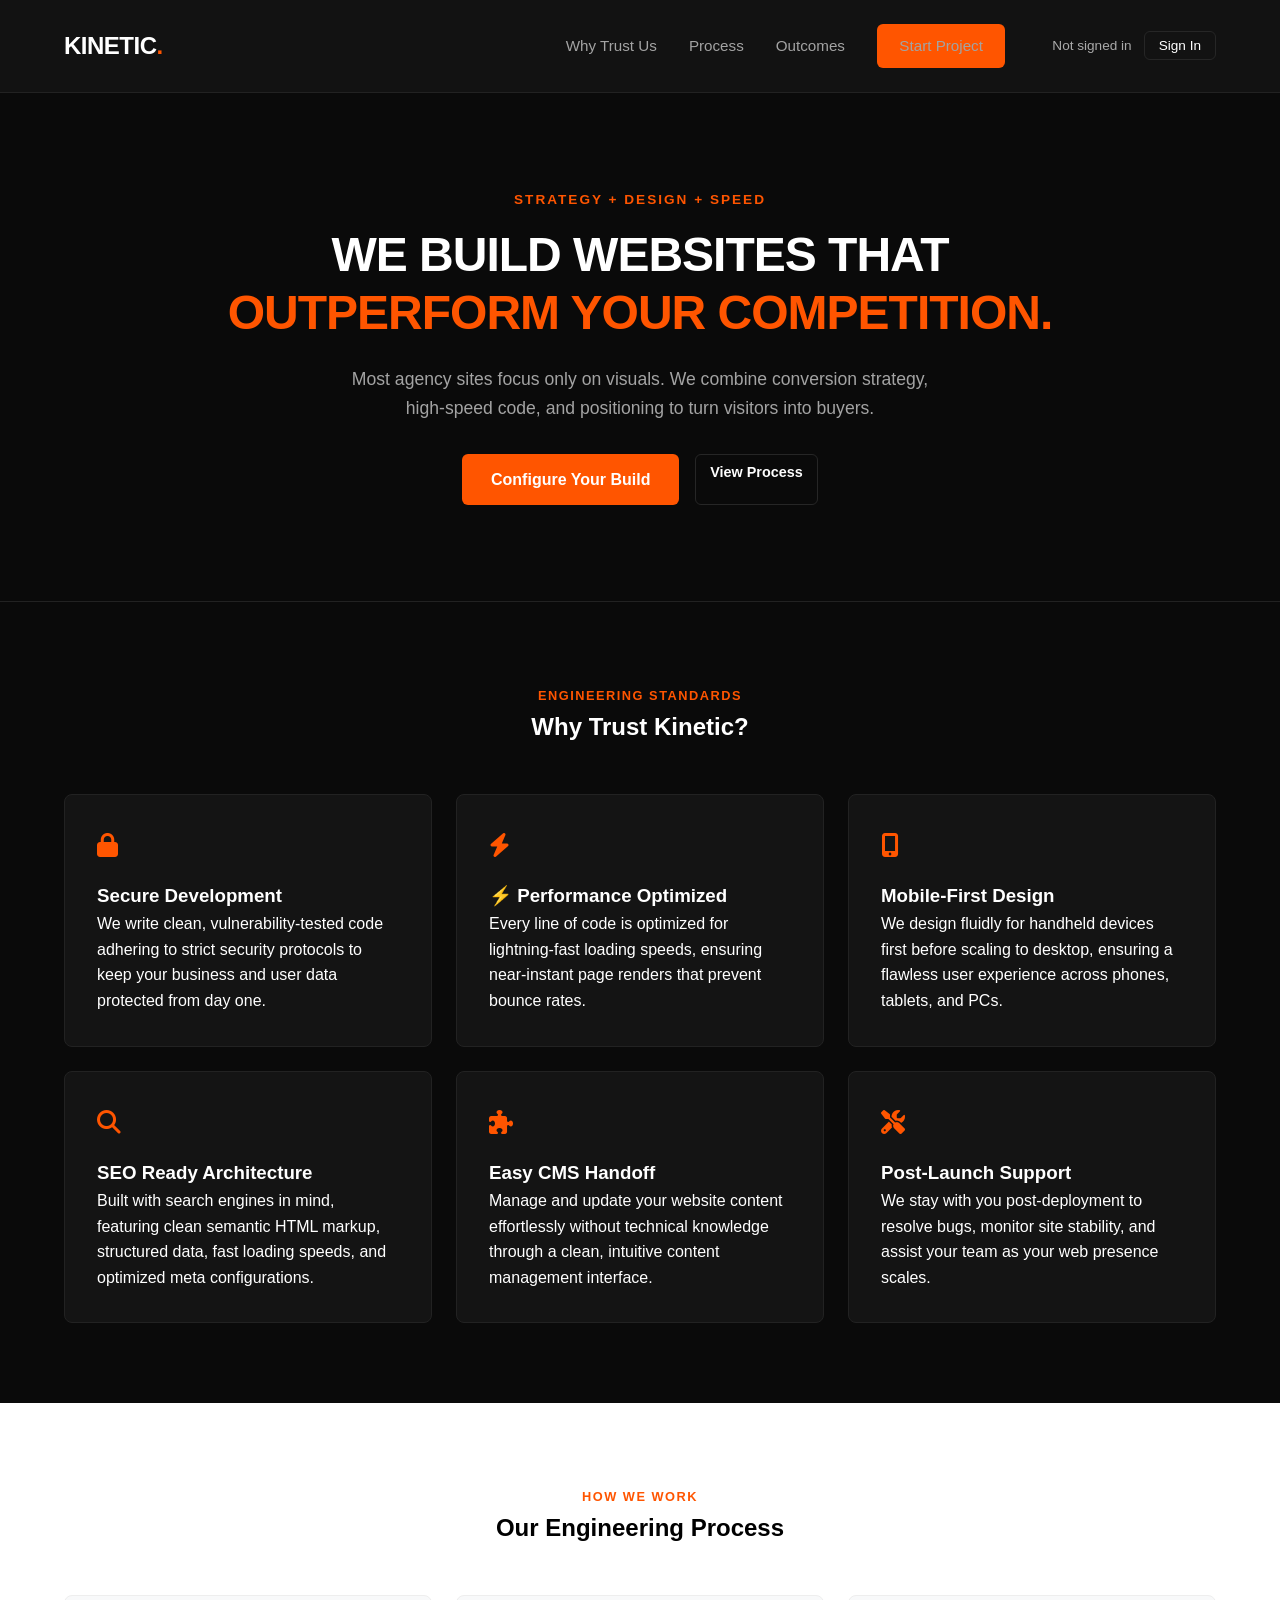
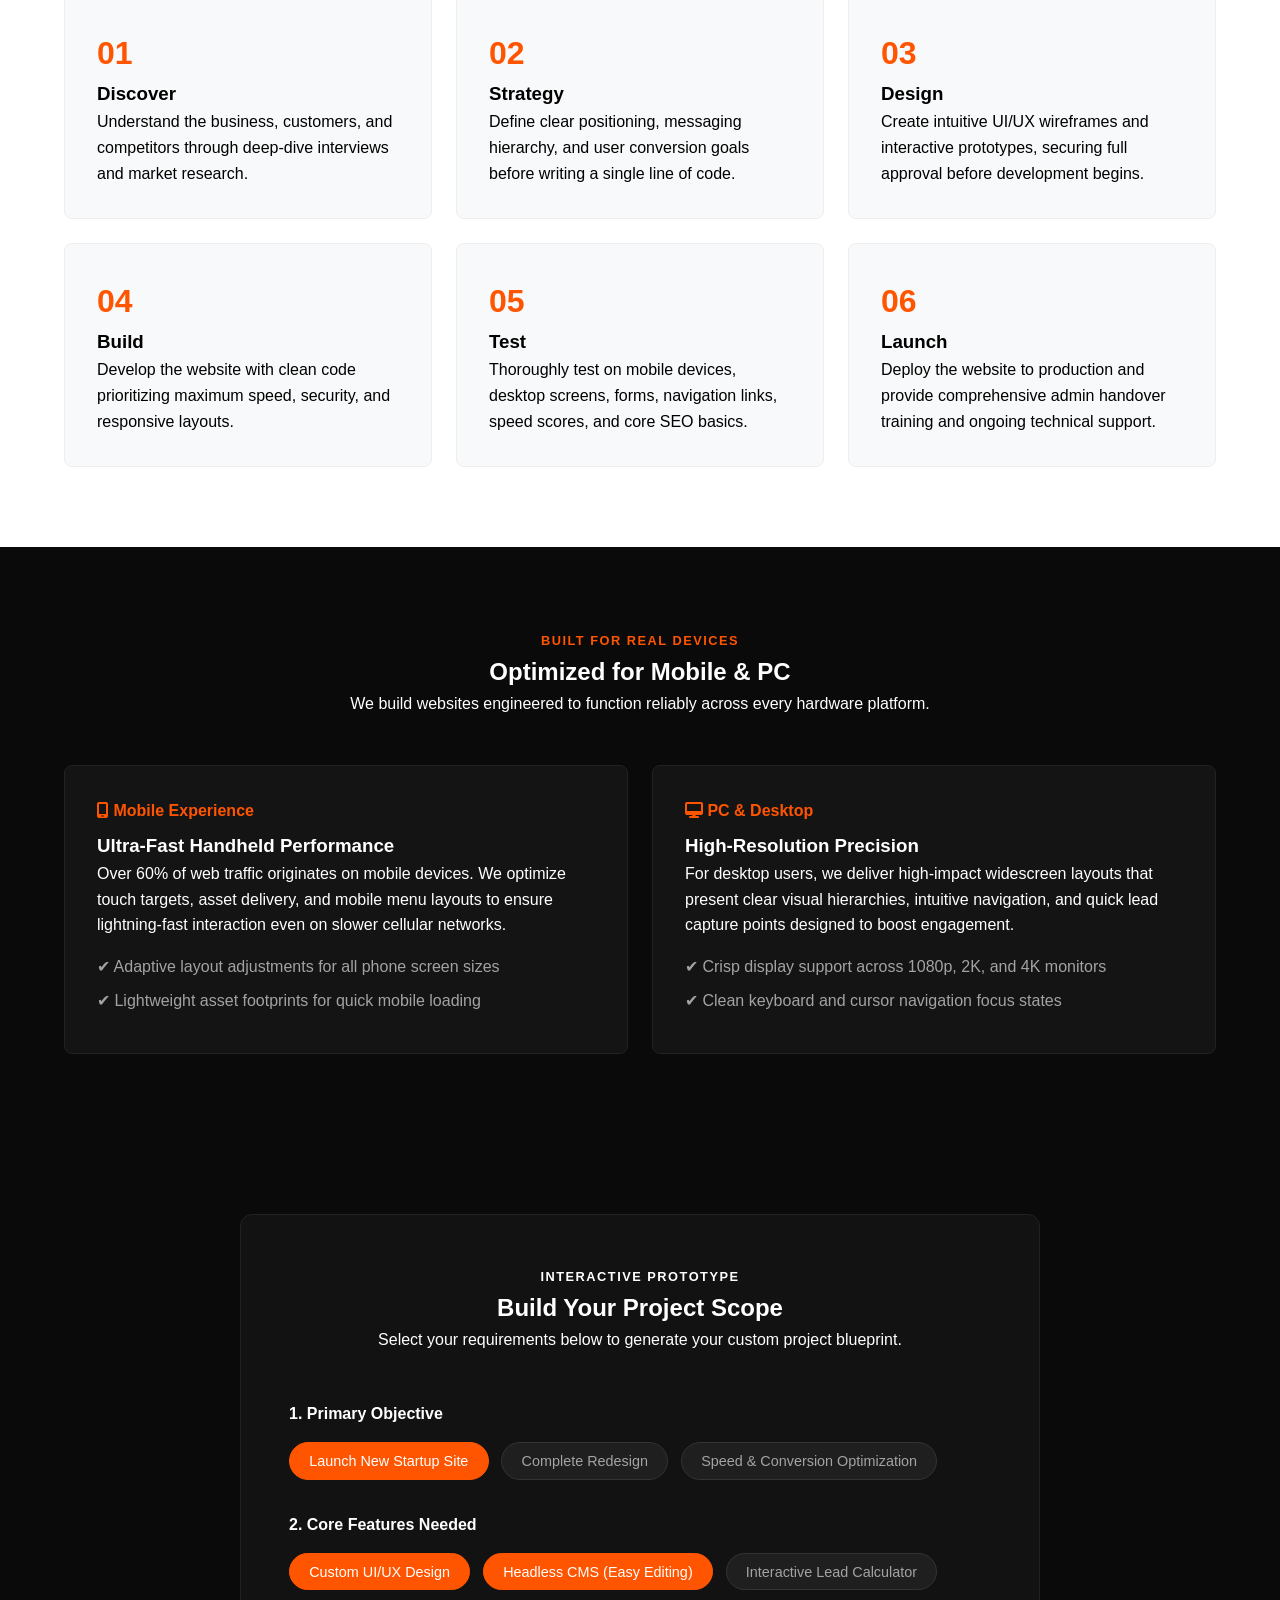
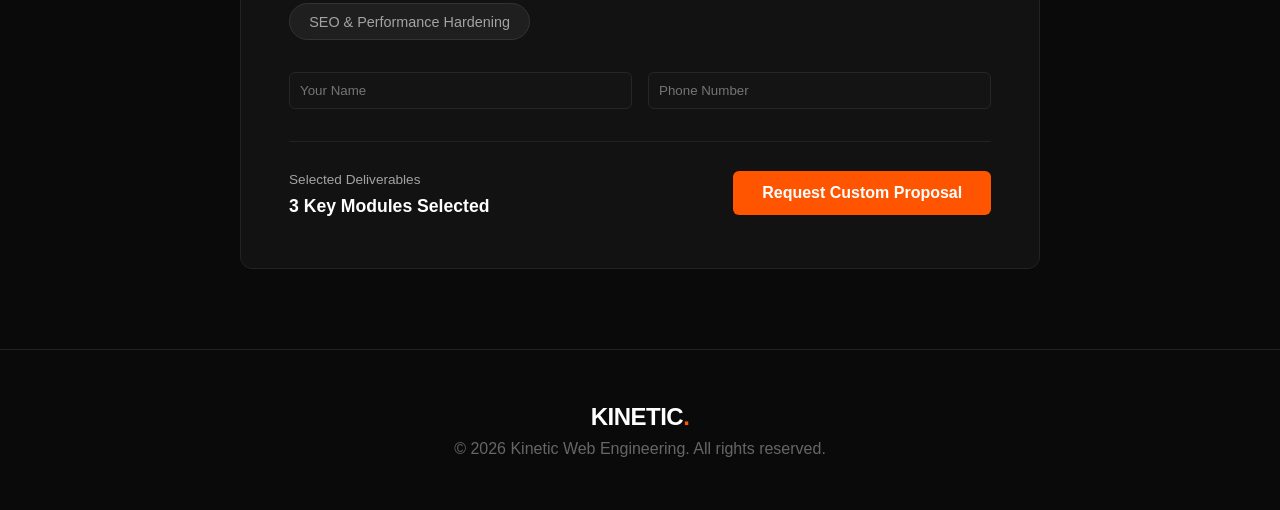
==== frontend/index.html @ d70e652a "Add files via upload" ====
<!DOCTYPE html>
<html lang="en">
<head>
  <meta charset="UTF-8">
  <meta name="viewport" content="width=device-width, initial-scale=1.0">
  <title>KINETIC | Web Engineering for High-Growth Startups</title>
  <link rel="stylesheet" href="css/style.css">
  <!-- Font Awesome Icons -->
  <link rel="stylesheet" href="https://cdnjs.cloudflare.com/ajax/libs/font-awesome/6.4.0/css/all.min.css">
  <style>
    /* User Navigation Controls Styling */
    .user-nav {
      display: flex;
      align-items: center;
      gap: 12px;
      margin-left: 15px;
    }

    .user-greeting {
      color: #aaaaaa;
      font-size: 0.85rem;
    }

    .brand-orange-text {
      color: #ff5500;
      font-weight: 600;
    }

    .btn-outline-sm {
      background: transparent;
      color: #ffffff;
      border: 1px solid #262626;
      padding: 6px 14px;
      border-radius: 6px;
      cursor: pointer;
      font-size: 0.85rem;
      font-weight: 500;
      text-decoration: none;
      transition: all 0.2s ease;
    }

    .btn-outline-sm:hover {
      background: #181818;
      border-color: #ff5500;
      color: #ff5500;
    }

    .btn-admin-highlight {
      background: rgba(255, 85, 0, 0.1);
      border-color: #ff5500;
      color: #ff5500;
    }

    .btn-admin-highlight:hover {
      background: #ff5500;
      color: #ffffff;
    }
  </style>
</head>
<body>

  <!-- Navigation Bar -->
  <nav class="navbar">
    <a href="#" class="logo">KINETIC<span>.</span></a>
    <div class="nav-links">
      <a href="#trust">Why Trust Us</a>
      <a href="#process">Process</a>
      <a href="#outcomes">Outcomes</a>
      <a href="#configurator" class="btn-orange">Start Project</a>
      
      <!-- Integrated User Controls Right Side -->
      <div class="user-nav">
        <!-- Admin-Only Button (Placed inside navbar, hidden by default) -->
        <a id="admin-link" href="dashboard.html" class="btn-outline-sm btn-admin-highlight" style="display: none;">Admin Dashboard</a>
        
        <span id="user-greeting" class="user-greeting">Guest</span>
        <button id="auth-btn" onclick="handleAuthAction()" class="btn-outline-sm">Sign In</button>
      </div>
    </div>
  </nav>

  <!-- Hero Section -->
  <header class="hero">
    <div class="tag">STRATEGY + DESIGN + SPEED</div>
    <h1>WE BUILD WEBSITES THAT <br><span class="highlight">OUTPERFORM YOUR COMPETITION.</span></h1>
    <p>Most agency sites focus only on visuals. We combine conversion strategy, high-speed code, and positioning to turn visitors into buyers.</p>
    <div class="hero-btns">
      <a href="#configurator" class="btn-orange btn-lg">Configure Your Build</a>
      <a href="#process" class="btn-outline btn-lg">View Process</a>
    </div>
  </header>

  <!-- SECTION 1: Why Trust Kinetic? -->
  <section id="trust" class="section dark-section border-top">
    <div class="section-title">
      <span class="sub-tag orange-text">ENGINEERING STANDARDS</span>
      <h2>Why Trust Kinetic?</h2>
    </div>

    <div class="trust-grid">
      <div class="trust-card">
        <div class="trust-icon"><i class="fa-solid fa-lock"></i></div>
        <h3>Secure Development</h3>
        <p>We write clean, vulnerability-tested code adhering to strict security protocols to keep your business and user data protected from day one.</p>
      </div>

      <div class="trust-card">
        <div class="trust-icon"><i class="fa-solid fa-bolt"></i></div>
        <h3>⚡ Performance Optimized</h3>
        <p>Every line of code is optimized for lightning-fast loading speeds, ensuring near-instant page renders that prevent bounce rates.</p>
      </div>

      <div class="trust-card">
        <div class="trust-icon"><i class="fa-solid fa-mobile-screen-button"></i></div>
        <h3> Mobile-First Design</h3>
        <p>We design fluidly for handheld devices first before scaling to desktop, ensuring a flawless user experience across phones, tablets, and PCs.</p>
      </div>

      <div class="trust-card">
        <div class="trust-icon"><i class="fa-solid fa-magnifying-glass"></i></div>
        <h3> SEO Ready Architecture</h3>
        <p>Built with search engines in mind, featuring clean semantic HTML markup, structured data, fast loading speeds, and optimized meta configurations.</p>
      </div>

      <div class="trust-card">
        <div class="trust-icon"><i class="fa-solid fa-puzzle-piece"></i></div>
        <h3>Easy CMS Handoff</h3>
        <p>Manage and update your website content effortlessly without technical knowledge through a clean, intuitive content management interface.</p>
      </div>

      <div class="trust-card">
        <div class="trust-icon"><i class="fa-solid fa-screwdriver-wrench"></i></div>
        <h3> Post-Launch Support</h3>
        <p>We stay with you post-deployment to resolve bugs, monitor site stability, and assist your team as your web presence scales.</p>
      </div>
    </div>
  </section>

  <!-- SECTION 2: Process Section -->
  <section id="process" class="section white-section">
    <div class="section-title text-black">
      <span class="sub-tag orange-text">HOW WE WORK</span>
      <h2>Our Engineering Process</h2>
    </div>

    <div class="process-grid">
      <div class="process-card">
        <span class="step-num">01</span>
        <h3>Discover</h3>
        <p>Understand the business, customers, and competitors through deep-dive interviews and market research.</p>
      </div>

      <div class="process-card">
        <span class="step-num">02</span>
        <h3>Strategy</h3>
        <p>Define clear positioning, messaging hierarchy, and user conversion goals before writing a single line of code.</p>
      </div>

      <div class="process-card">
        <span class="step-num">03</span>
        <h3>Design</h3>
        <p>Create intuitive UI/UX wireframes and interactive prototypes, securing full approval before development begins.</p>
      </div>

      <div class="process-card">
        <span class="step-num">04</span>
        <h3>Build</h3>
        <p>Develop the website with clean code prioritizing maximum speed, security, and responsive layouts.</p>
      </div>

      <div class="process-card">
        <span class="step-num">05</span>
        <h3>Test</h3>
        <p>Thoroughly test on mobile devices, desktop screens, forms, navigation links, speed scores, and core SEO basics.</p>
      </div>

      <div class="process-card">
        <span class="step-num">06</span>
        <h3>Launch</h3>
        <p>Deploy the website to production and provide comprehensive admin handover training and ongoing technical support.</p>
      </div>
    </div>
  </section>

  <!-- SECTION 3: Grounded Outcomes Section -->
  <section id="outcomes" class="section dark-section">
    <div class="section-title">
      <span class="sub-tag orange-text">BUILT FOR REAL DEVICES</span>
      <h2>Optimized for Mobile & PC</h2>
      <p class="section-desc">We build websites engineered to function reliably across every hardware platform.</p>
    </div>

    <div class="outcomes-grid">
      <div class="outcomes-card">
        <div class="device-tag"><i class="fa-solid fa-mobile-screen"></i> Mobile Experience</div>
        <h3>Ultra-Fast Handheld Performance</h3>
        <p>Over 60% of web traffic originates on mobile devices. We optimize touch targets, asset delivery, and mobile menu layouts to ensure lightning-fast interaction even on slower cellular networks.</p>
        <ul class="check-list">
          <li>✔ Adaptive layout adjustments for all phone screen sizes</li>
          <li>✔ Lightweight asset footprints for quick mobile loading</li>
        </ul>
      </div>

      <div class="outcomes-card">
        <div class="device-tag"><i class="fa-solid fa-desktop"></i> PC & Desktop</div>
        <h3>High-Resolution Precision</h3>
        <p>For desktop users, we deliver high-impact widescreen layouts that present clear visual hierarchies, intuitive navigation, and quick lead capture points designed to boost engagement.</p>
        <ul class="check-list">
          <li>✔ Crisp display support across 1080p, 2K, and 4K monitors</li>
          <li>✔ Clean keyboard and cursor navigation focus states</li>
        </ul>
      </div>
    </div>
  </section>

  <!-- Configurator Section -->
  <section id="configurator" class="section dark-section">
    <div class="config-box">
      <div class="section-title">
        <span class="sub-tag">INTERACTIVE PROTOTYPE</span>
        <h2>Build Your Project Scope</h2>
        <p class="section-desc">Select your requirements below to generate your custom project blueprint.</p>
      </div>

      <div class="step-group">
        <label>1. Primary Objective</label>
        <div class="pill-grid">
          <button class="pill active" onclick="toggleOption(this)">Launch New Startup Site</button>
          <button class="pill" onclick="toggleOption(this)">Complete Redesign</button>
          <button class="pill" onclick="toggleOption(this)">Speed & Conversion Optimization</button>
        </div>
      </div>

      <div class="step-group">
        <label>2. Core Features Needed</label>
        <div class="pill-grid">
          <button class="pill active" onclick="toggleOption(this)">Custom UI/UX Design</button>
          <button class="pill active" onclick="toggleOption(this)">Headless CMS (Easy Editing)</button>
          <button class="pill" onclick="toggleOption(this)">Interactive Lead Calculator</button>
          <button class="pill" onclick="toggleOption(this)">SEO & Performance Hardening</button>
        </div>
      </div>
      
      <div class="contact-inputs" style="margin-top: 1.5rem; display: flex; gap: 1rem; flex-wrap: wrap;">
        <input type="text" id="client-name" placeholder="Your Name" style="flex: 1; padding: 10px; background: #141414; border: 1px solid #262626; color: #fff; border-radius: 6px;" required>
        <input type="tel" id="client-phone" placeholder="Phone Number" style="flex: 1; padding: 10px; background: #141414; border: 1px solid #262626; color: #fff; border-radius: 6px;" required>
      </div>
      <div class="summary-footer">
        <div>
          <span class="summary-label">Selected Deliverables</span>
          <div id="selected-count" class="summary-value">3 Key Modules Selected</div>
        </div>
        <button class="btn-orange btn-lg" onclick="submitProposal()">Request Custom Proposal</button>
      </div>
    </div>
  </section>

  <!-- Footer -->
  <footer>
    <div class="footer-container">
      <div class="logo">KINETIC<span>.</span></div>
      <p>&copy; 2026 Kinetic Web Engineering. All rights reserved.</p>
    </div>
  </footer>

  <script src="js/auth.js"></script>
  <script src="js/script.js"></script>

  <script>
    document.addEventListener('DOMContentLoaded', checkAuthState);

    function checkAuthState() {
      const token = localStorage.getItem('kinetic_token');
      const user = JSON.parse(localStorage.getItem('kinetic_user') || '{}');

      const greetingEl = document.getElementById('user-greeting');
      const authBtn = document.getElementById('auth-btn');
      const adminLink = document.getElementById('admin-link');

      if (!greetingEl || !authBtn) return;

      if (token && user.name) {
        greetingEl.innerHTML = `Signed in as <span class="brand-orange-text">${user.name}</span>`;
        authBtn.innerText = 'Logout';

        // Display the Admin Dashboard link strictly for Admin accounts
        if (user.role === 'admin' && adminLink) {
          adminLink.style.display = 'inline-block';
        }
      } else {
        greetingEl.innerText = 'Not signed in';
        authBtn.innerText = 'Sign In';
        if (adminLink) {
          adminLink.style.display = 'none';
        }
      }
    }

    function handleAuthAction() {
      const token = localStorage.getItem('kinetic_token');

      if (token) {
        localStorage.removeItem('kinetic_token');
        localStorage.removeItem('kinetic_user');
        window.location.reload();
      } else {
        window.location.href = 'signin.html';
      }
    }
  </script>
</body>
</html>
---- frontend/css/style.css ----
:root {
  --bg-black: #0a0a0a;
  --card-dark: #141414;
  --card-border: #262626;
  --brand-orange: #ff5500;
  --brand-orange-hover: #e04b00;
  --text-white: #ffffff;
  --text-gray: #a3a3a3;
  --text-black: #0a0a0a;
  --danger-red: #ef4444;
  --success-green: #22c55e;
}

* {
  margin: 0;
  padding: 0;
  box-sizing: border-box;
  font-family: -apple-system, BlinkMacSystemFont, "Segoe UI", Roboto, Oxygen, Ubuntu, Cantarell, sans-serif;
}

body {
  background-color: var(--bg-black);
  color: var(--text-white);
  line-height: 1.5;
  min-height: 100vh;
  display: flex;
  flex-direction: column;
}

/* Navbar */
.navbar {
  display: flex;
  justify-content: space-between;
  align-items: center;
  padding: 1.25rem 4rem;
  background: rgba(10, 10, 10, 0.95);
  border-bottom: 1px solid var(--card-border);
  position: sticky;
  top: 0;
  z-index: 100;
  backdrop-filter: blur(8px);
}

.logo {
  font-size: 1.5rem;
  font-weight: 900;
  color: var(--text-white);
  text-decoration: none;
  letter-spacing: -0.5px;
}

.logo span {
  color: var(--brand-orange);
}

.nav-links {
  display: flex;
  gap: 1.5rem;
  align-items: center;
}

.nav-links a {
  color: var(--text-gray);
  text-decoration: none;
  font-weight: 600;
  font-size: 0.95rem;
  transition: color 0.2s ease;
}

.nav-links a:hover {
  color: var(--text-white);
}

.user-greeting {
  color: var(--text-gray);
  font-size: 0.95rem;
}

/* Buttons */
.btn-orange {
  background-color: var(--brand-orange);
  color: var(--text-white);
  padding: 0.6rem 1.2rem;
  border-radius: 6px;
  text-decoration: none;
  font-weight: 700;
  border: none;
  cursor: pointer;
  display: inline-block;
  transition: background-color 0.2s ease, transform 0.1s ease;
}

.btn-orange:hover {
  background-color: var(--brand-orange-hover);
}

.btn-orange:active {
  transform: scale(0.98);
}

/* Hero Section */
.hero {
  text-align: center;
  padding: 8rem 2rem 4rem;
  max-width: 900px;
  margin: 0 auto;
}

.hero h1 {
  font-size: 3.5rem;
  font-weight: 900;
  margin-bottom: 1.25rem;
  letter-spacing: -1px;
}

.hero h1 span {
  color: var(--brand-orange);
}

.hero p {
  color: var(--text-gray);
  font-size: 1.15rem;
  max-width: 600px;
  margin: 0 auto 2rem;
}

/* Auth Cards */
.auth-container {
  max-width: 420px;
  width: 90%;
  margin: 4rem auto;
  background: var(--card-dark);
  border: 1px solid var(--card-border);
  padding: 2.5rem;
  border-radius: 12px;
  box-shadow: 0 20px 40px rgba(0, 0, 0, 0.4);
}

.auth-container h2 {
  font-size: 1.75rem;
  font-weight: 800;
  margin-bottom: 0.5rem;
}

.auth-container p {
  color: var(--text-gray);
  margin-bottom: 1.5rem;
  font-size: 0.9rem;
}

.form-group {
  margin-bottom: 1.25rem;
}

.form-group label {
  display: block;
  font-weight: 600;
  margin-bottom: 0.5rem;
  font-size: 0.85rem;
  color: var(--text-gray);
  text-transform: uppercase;
  letter-spacing: 0.5px;
}

.form-group input {
  width: 100%;
  padding: 0.8rem 1rem;
  background: #0a0a0a;
  border: 1px solid var(--card-border);
  border-radius: 6px;
  color: var(--text-white);
  font-size: 1rem;
  transition: border-color 0.2s ease;
}

.form-group input:focus {
  outline: none;
  border-color: var(--brand-orange);
}

.error-msg {
  background: rgba(239, 68, 68, 0.1);
  border: 1px solid var(--danger-red);
  color: var(--danger-red);
  padding: 0.75rem 1rem;
  border-radius: 6px;
  font-size: 0.85rem;
  margin-bottom: 1.25rem;
  display: none;
}

.auth-footer {
  margin-top: 1.5rem;
  text-align: center;
  font-size: 0.9rem;
  color: var(--text-gray);
}

.auth-footer a {
  color: var(--brand-orange);
  text-decoration: none;
  font-weight: 600;
}

.auth-footer a:hover {
  text-decoration: underline;
}

/* Admin Dashboard Table */
.dashboard-container {
  max-width: 1000px;
  width: 90%;
  margin: 3rem auto;
  flex: 1;
}

.dashboard-header {
  margin-bottom: 2rem;
}

.dashboard-header h2 {
  font-size: 2rem;
  font-weight: 800;
}

.dashboard-header p {
  color: var(--text-gray);
  font-size: 0.95rem;
}

.table-wrapper {
  background: var(--card-dark);
  border: 1px solid var(--card-border);
  border-radius: 8px;
  overflow: hidden;
}

.dash-table {
  width: 100%;
  border-collapse: collapse;
}

.dash-table th,
.dash-table td {
  padding: 1rem 1.25rem;
  text-align: left;
}

.dash-table th {
  background: #181818;
  color: var(--brand-orange);
  font-size: 0.8rem;
  text-transform: uppercase;
  letter-spacing: 0.5px;
  border-bottom: 1px solid var(--card-border);
}

.dash-table td {
  border-bottom: 1px solid var(--card-border);
  font-size: 0.95rem;
  color: var(--text-gray);
}

.dash-table tr:last-child td {
  border-bottom: none;
}

.dash-table tr:hover td {
  background: rgba(255, 255, 255, 0.02);
  color: var(--text-white);
}

.badge-admin {
  color: var(--brand-orange);
  background: rgba(255, 85, 0, 0.1);
  padding: 0.25rem 0.5rem;
  border-radius: 4px;
  font-weight: 700;
  font-size: 0.8rem;
}

.badge-user {
  color: var(--text-gray);
  background: rgba(255, 255, 255, 0.05);
  padding: 0.25rem 0.5rem;
  border-radius: 4px;
  font-size: 0.8rem;
}

/* Responsive adjustments */
@media (max-width: 768px) {
  .navbar {
    padding: 1rem 1.5rem;
  }
  .hero h1 {
    font-size: 2.25rem;
  }
}
* { margin: 0; padding: 0; box-sizing: border-box; font-family: 'Inter', -apple-system, BlinkMacSystemFont, sans-serif; }
body { background: #0a0a0a; color: #fff; line-height: 1.6; }

.navbar { display: flex; justify-content: space-between; align-items: center; padding: 1.5rem 4rem; background: #121212; border-bottom: 1px solid #222; position: sticky; top: 0; z-index: 100; }
.logo { font-size: 1.5rem; font-weight: 800; color: #fff; text-decoration: none; letter-spacing: -0.5px; }
.logo span { color: #ff5500; }
.nav-links { display: flex; gap: 2rem; align-items: center; }
.nav-links a { color: #a3a3a3; text-decoration: none; font-weight: 500; transition: color 0.2s; }
.nav-links a:hover { color: #ff5500; }

.btn-orange { background: #ff5500; color: #fff; border: none; padding: 0.6rem 1.4rem; border-radius: 6px; font-weight: 600; cursor: pointer; text-decoration: none; display: inline-block; transition: background 0.2s; }
.btn-orange:hover { background: #e04b00; }
.btn-outline { background: transparent; color: #fff; border: 1px solid #333; padding: 0.6rem 1.4rem; border-radius: 6px; font-weight: 600; text-decoration: none; }
.btn-outline:hover { background: #1f1f1f; }
.btn-lg { padding: 0.8rem 1.8rem; font-size: 1rem; }

.hero { text-align: center; padding: 6rem 2rem; max-width: 900px; margin: 0 auto; }
.tag { color: #ff5500; font-size: 0.85rem; font-weight: 700; letter-spacing: 2px; margin-bottom: 1rem; }
.hero h1 { font-size: 3rem; font-weight: 800; line-height: 1.2; margin-bottom: 1.5rem; }
.highlight { color: #ff5500; }
.hero p { color: #a3a3a3; font-size: 1.1rem; margin-bottom: 2rem; }
.hero-btns { display: flex; gap: 1rem; justify-content: center; }

.section { padding: 5rem 4rem; }
.dark-section { background: #0a0a0a; }
.white-section { background: #ffffff; color: #000; }
.border-top { border-top: 1px solid #222; }
.section-title { text-align: center; margin-bottom: 3rem; }
.sub-tag { font-size: 0.8rem; font-weight: 700; letter-spacing: 1.5px; }
.orange-text { color: #ff5500; }
.text-black { color: #000; }

.trust-grid, .process-grid, .outcomes-grid { display: grid; grid-template-columns: repeat(auto-fit, minmax(280px, 1fr)); gap: 1.5rem; max-width: 1200px; margin: 0 auto; }
.trust-card { background: #141414; padding: 2rem; border-radius: 8px; border: 1px solid #222; }
.trust-icon { font-size: 1.5rem; color: #ff5500; margin-bottom: 1rem; }

.process-card { background: #f8f9fa; padding: 2rem; border-radius: 8px; border: 1px solid #eee; }
.step-num { font-size: 2rem; font-weight: 800; color: #ff5500; }

.outcomes-card { background: #141414; padding: 2rem; border-radius: 8px; border: 1px solid #222; }
.device-tag { color: #ff5500; font-weight: 600; margin-bottom: 0.5rem; }
.check-list { list-style: none; margin-top: 1rem; }
.check-list li { color: #a3a3a3; margin-bottom: 0.5rem; }

.config-box { max-width: 800px; margin: 0 auto; background: #121212; border: 1px solid #222; padding: 3rem; border-radius: 12px; }
.step-group { margin-bottom: 2rem; }
.step-group label { display: block; font-weight: 600; margin-bottom: 1rem; color: #fff; }
.pill-grid { display: flex; flex-wrap: wrap; gap: 0.8rem; }
.pill { background: #1f1f1f; color: #a3a3a3; border: 1px solid #333; padding: 0.6rem 1.2rem; border-radius: 50px; cursor: pointer; font-size: 0.9rem; transition: all 0.2s; }
.pill.active { background: #ff5500; color: #fff; border-color: #ff5500; }

.summary-footer { display: flex; justify-content: space-between; align-items: center; border-top: 1px solid #222; padding-top: 1.5rem; margin-top: 2rem; }
.summary-label { font-size: 0.85rem; color: #a3a3a3; }
.summary-value { font-size: 1.1rem; font-weight: 700; color: #fff; }

footer { text-align: center; padding: 3rem; border-top: 1px solid #222; color: #666; background: #0a0a0a; }
.user-nav {
  display: flex;
  align-items: center;
  gap: 12px;
}

.user-greeting {
  color: #ffffff;
  font-weight: 500;
  font-size: 0.95rem;
}

.brand-orange-text {
  color: #ff5500;
  font-weight: 600;
}

.btn-outline {
  background: transparent;
  color: #ffffff;
  border: 1px solid #262626;
  padding: 6px 14px;
  border-radius: 6px;
  cursor: pointer;
  font-size: 0.9rem;
  transition: all 0.2s ease;
}

.btn-outline:hover {
  background: #181818;
  border-color: #ff5500;
  color: #ff5500;
}
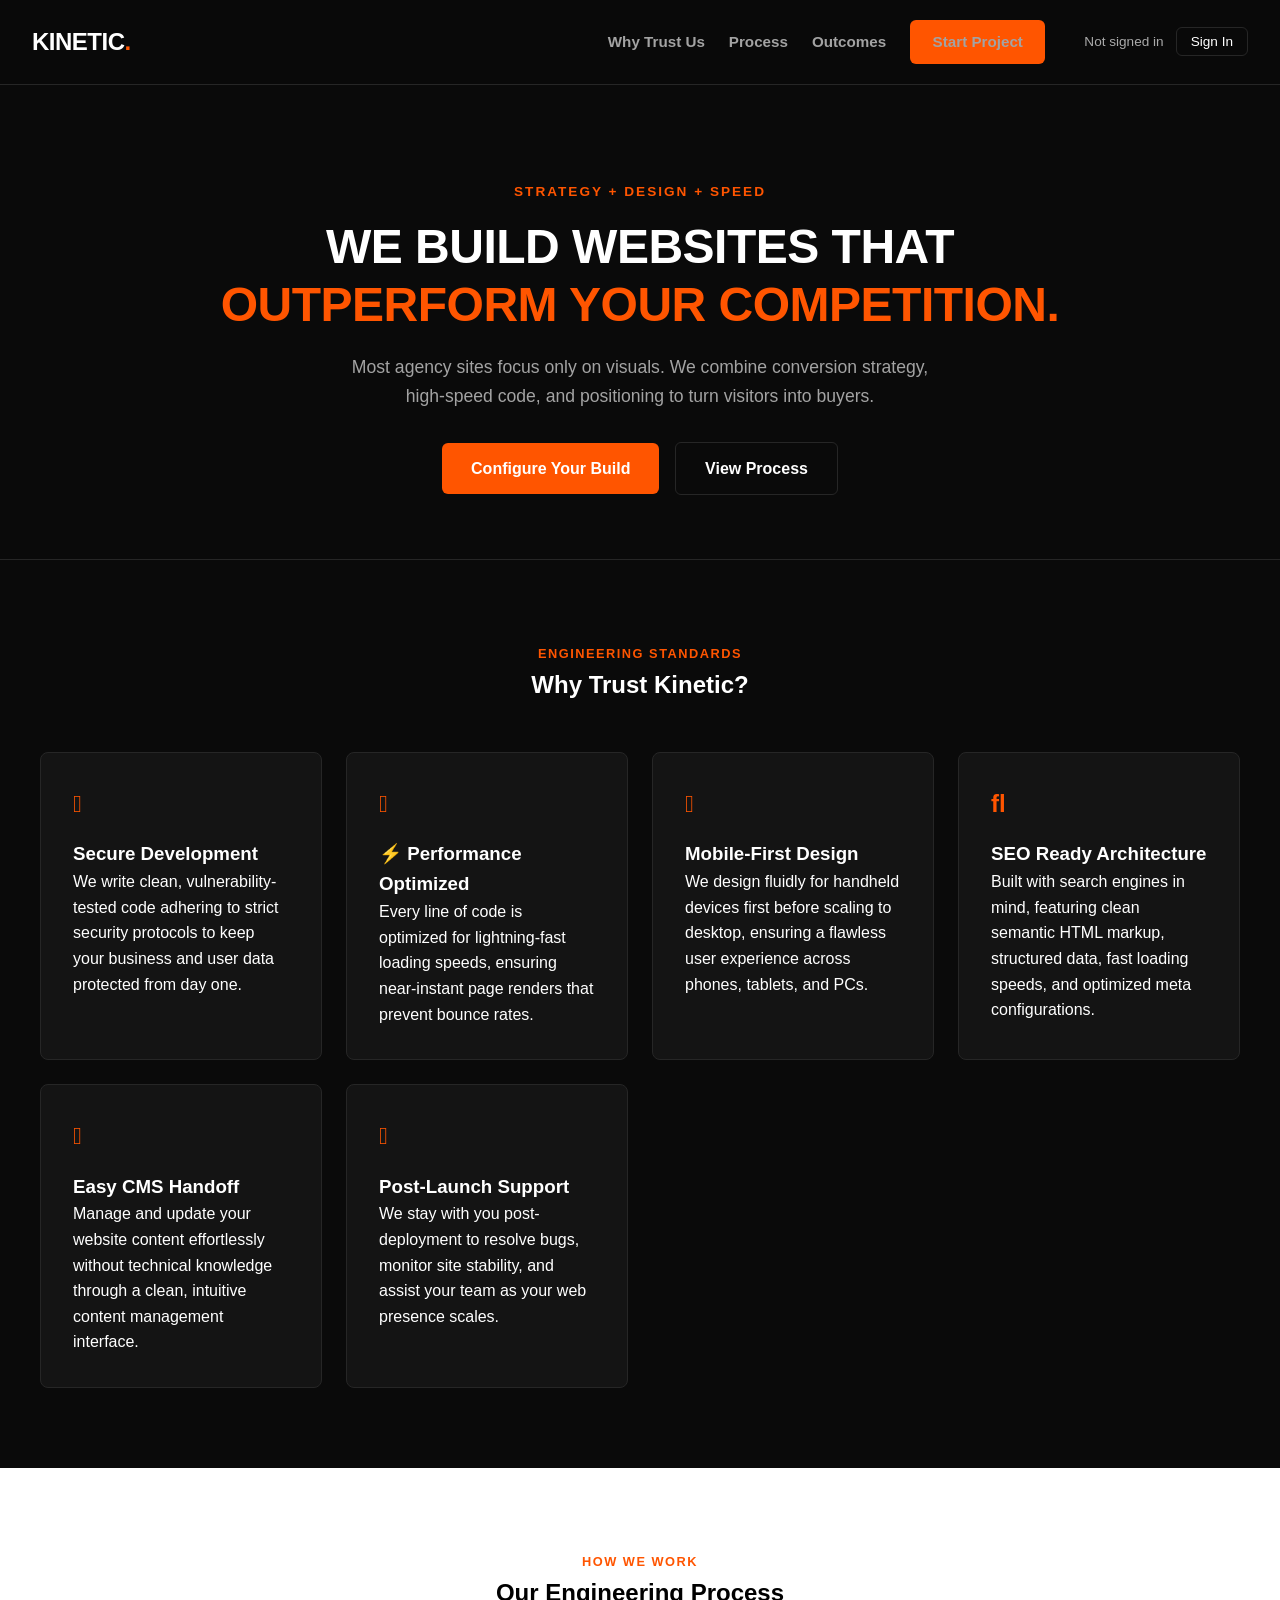
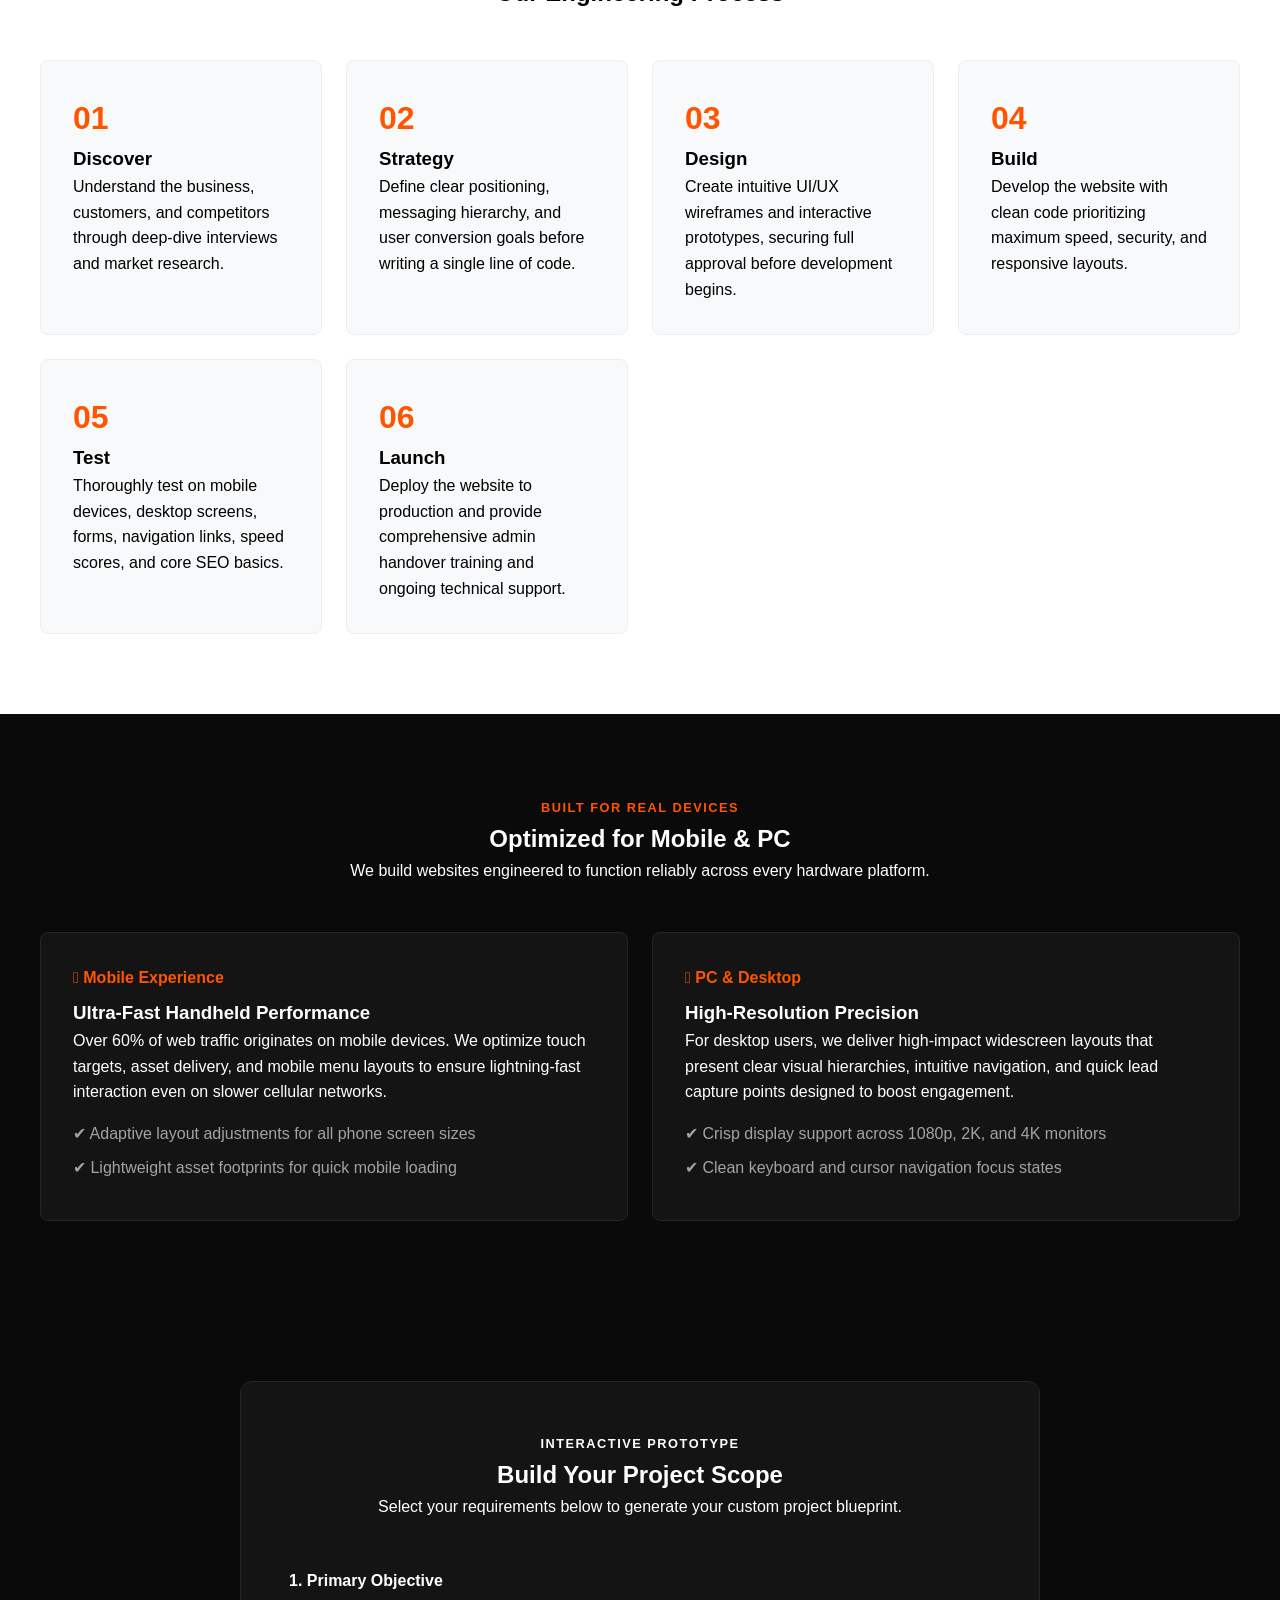
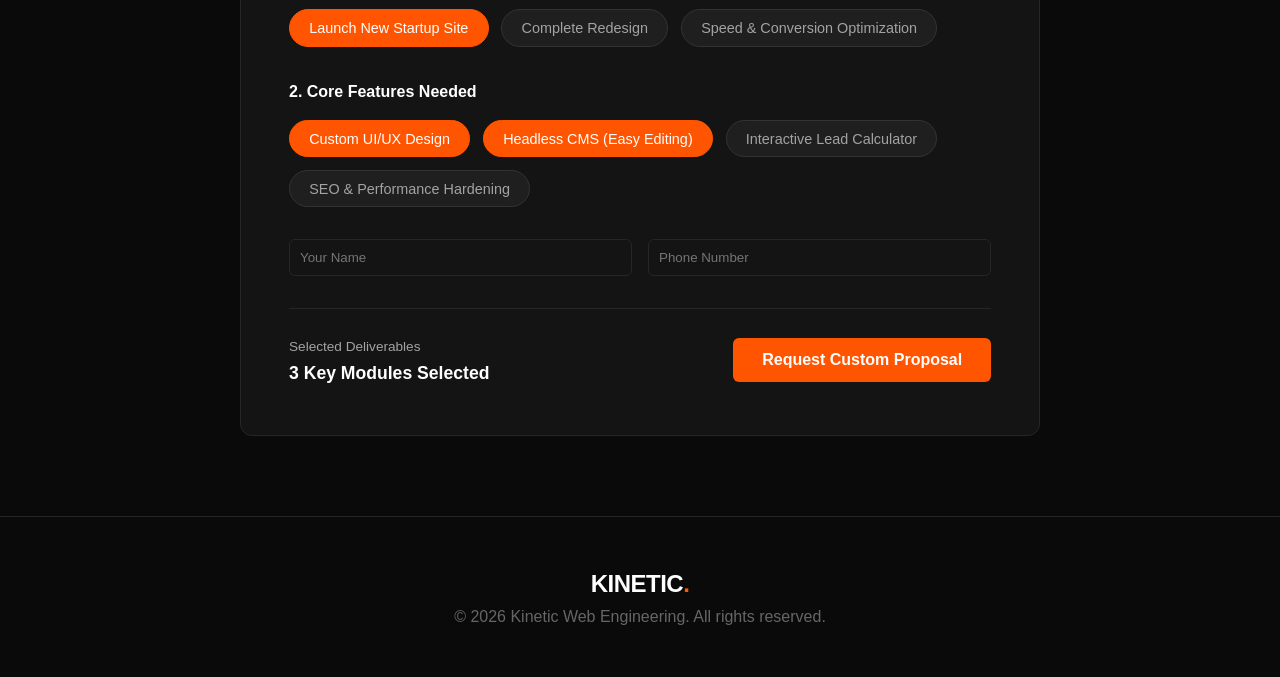
==== commit 830f8fb2: "Update index.html" ====
--- a/frontend/index.html
+++ b/frontend/index.html
@@ -2,7 +2,8 @@
 <html lang="en">
 <head>
   <meta charset="UTF-8">
-  <meta name="viewport" content="width=device-width, initial-scale=1.0">
+  <meta name="viewport" content="width=device-width, initial-scale=1.0, maximum-scale=1.0, user-scalable=no">
+
   <title>KINETIC | Web Engineering for High-Growth Startups</title>
   <link rel="stylesheet" href="css/style.css">
   <!-- Font Awesome Icons -->
@@ -309,4 +310,4 @@
     }
   </script>
 </body>
-</html>+</html>
--- a/frontend/css/style.css
+++ b/frontend/css/style.css
@@ -1,3 +1,6 @@
+/* ==========================================
+   1. VARIABLES & BASE SETUP
+   ========================================== */
 :root {
   --bg-black: #0a0a0a;
   --card-dark: #141414;
@@ -11,28 +14,37 @@
   --success-green: #22c55e;
 }
 
-* {
+*, *::before, *::after {
   margin: 0;
   padding: 0;
   box-sizing: border-box;
   font-family: -apple-system, BlinkMacSystemFont, "Segoe UI", Roboto, Oxygen, Ubuntu, Cantarell, sans-serif;
 }
 
-body {
+html, body {
   background-color: var(--bg-black);
   color: var(--text-white);
-  line-height: 1.5;
+  line-height: 1.6;
   min-height: 100vh;
+  width: 100%;
+  max-width: 100vw;
+  overflow-x: hidden;
   display: flex;
   flex-direction: column;
 }
 
-/* Navbar */
+img, table {
+  max-width: 100%;
+}
+
+/* ==========================================
+   2. NAVBAR
+   ========================================== */
 .navbar {
   display: flex;
   justify-content: space-between;
   align-items: center;
-  padding: 1.25rem 4rem;
+  padding: 1.25rem 2rem;
   background: rgba(10, 10, 10, 0.95);
   border-bottom: 1px solid var(--card-border);
   position: sticky;
@@ -43,7 +55,7 @@
 
 .logo {
   font-size: 1.5rem;
-  font-weight: 900;
+  font-weight: 800;
   color: var(--text-white);
   text-decoration: none;
   letter-spacing: -0.5px;
@@ -68,26 +80,40 @@
 }
 
 .nav-links a:hover {
-  color: var(--text-white);
+  color: var(--brand-orange);
+}
+
+.user-nav {
+  display: flex;
+  align-items: center;
+  gap: 12px;
 }
 
 .user-greeting {
-  color: var(--text-gray);
+  color: var(--text-white);
+  font-weight: 500;
   font-size: 0.95rem;
 }
 
-/* Buttons */
+.brand-orange-text, .orange-text, .highlight {
+  color: var(--brand-orange);
+}
+
+/* ==========================================
+   3. BUTTONS
+   ========================================== */
 .btn-orange {
   background-color: var(--brand-orange);
   color: var(--text-white);
-  padding: 0.6rem 1.2rem;
+  padding: 0.6rem 1.4rem;
   border-radius: 6px;
   text-decoration: none;
   font-weight: 700;
   border: none;
   cursor: pointer;
   display: inline-block;
-  transition: background-color 0.2s ease, transform 0.1s ease;
+  text-align: center;
+  transition: background 0.2s ease, transform 0.1s ease;
 }
 
 .btn-orange:hover {
@@ -98,33 +124,157 @@
   transform: scale(0.98);
 }
 
-/* Hero Section */
+.btn-outline {
+  background: transparent;
+  color: var(--text-white);
+  border: 1px solid var(--card-border);
+  padding: 0.6rem 1.4rem;
+  border-radius: 6px;
+  font-weight: 600;
+  text-decoration: none;
+  cursor: pointer;
+  display: inline-block;
+  text-align: center;
+  transition: all 0.2s ease;
+}
+
+.btn-outline:hover {
+  background: #181818;
+  border-color: var(--brand-orange);
+  color: var(--brand-orange);
+}
+
+.btn-lg {
+  padding: 0.8rem 1.8rem;
+  font-size: 1rem;
+}
+
+/* ==========================================
+   4. HERO & SECTIONS
+   ========================================== */
 .hero {
   text-align: center;
-  padding: 8rem 2rem 4rem;
+  padding: 6rem 1.5rem 4rem;
   max-width: 900px;
   margin: 0 auto;
 }
 
+.tag {
+  color: var(--brand-orange);
+  font-size: 0.85rem;
+  font-weight: 700;
+  letter-spacing: 2px;
+  margin-bottom: 1rem;
+}
+
 .hero h1 {
-  font-size: 3.5rem;
-  font-weight: 900;
+  font-size: 3rem;
+  font-weight: 800;
+  line-height: 1.2;
   margin-bottom: 1.25rem;
-  letter-spacing: -1px;
-}
-
-.hero h1 span {
-  color: var(--brand-orange);
+  letter-spacing: -0.5px;
 }
 
 .hero p {
   color: var(--text-gray);
-  font-size: 1.15rem;
+  font-size: 1.1rem;
   max-width: 600px;
   margin: 0 auto 2rem;
 }
 
-/* Auth Cards */
+.hero-btns {
+  display: flex;
+  gap: 1rem;
+  justify-content: center;
+  align-items: center;
+}
+
+.section {
+  padding: 5rem 2rem;
+}
+
+.dark-section { background: var(--bg-black); }
+.white-section { background: #ffffff; color: #000000; }
+.border-top { border-top: 1px solid var(--card-border); }
+
+.section-title { text-align: center; margin-bottom: 3rem; }
+.sub-tag { font-size: 0.8rem; font-weight: 700; letter-spacing: 1.5px; }
+.text-black { color: #000000; }
+
+.trust-grid, .process-grid, .outcomes-grid {
+  display: grid;
+  grid-template-columns: repeat(auto-fit, minmax(280px, 1fr));
+  gap: 1.5rem;
+  max-width: 1200px;
+  margin: 0 auto;
+}
+
+.trust-card, .outcomes-card {
+  background: var(--card-dark);
+  padding: 2rem;
+  border-radius: 8px;
+  border: 1px solid var(--card-border);
+}
+
+.trust-icon { font-size: 1.5rem; color: var(--brand-orange); margin-bottom: 1rem; }
+
+.process-card {
+  background: #f8f9fa;
+  padding: 2rem;
+  border-radius: 8px;
+  border: 1px solid #eee;
+}
+
+.step-num { font-size: 2rem; font-weight: 800; color: var(--brand-orange); }
+.device-tag { color: var(--brand-orange); font-weight: 600; margin-bottom: 0.5rem; }
+.check-list { list-style: none; margin-top: 1rem; }
+.check-list li { color: var(--text-gray); margin-bottom: 0.5rem; }
+
+/* ==========================================
+   5. CONFIGURATOR & AUTH CARDS
+   ========================================== */
+.config-box {
+  max-width: 800px;
+  margin: 0 auto;
+  background: var(--card-dark);
+  border: 1px solid var(--card-border);
+  padding: 3rem;
+  border-radius: 12px;
+}
+
+.step-group { margin-bottom: 2rem; }
+.step-group label { display: block; font-weight: 600; margin-bottom: 1rem; color: var(--text-white); }
+
+.pill-grid { display: flex; flex-wrap: wrap; gap: 0.8rem; }
+.pill {
+  background: #1f1f1f;
+  color: var(--text-gray);
+  border: 1px solid #333;
+  padding: 0.6rem 1.2rem;
+  border-radius: 50px;
+  cursor: pointer;
+  font-size: 0.9rem;
+  transition: all 0.2s;
+}
+
+.pill.active {
+  background: var(--brand-orange);
+  color: var(--text-white);
+  border-color: var(--brand-orange);
+}
+
+.summary-footer {
+  display: flex;
+  justify-content: space-between;
+  align-items: center;
+  border-top: 1px solid var(--card-border);
+  padding-top: 1.5rem;
+  margin-top: 2rem;
+}
+
+.summary-label { font-size: 0.85rem; color: var(--text-gray); }
+.summary-value { font-size: 1.1rem; font-weight: 700; color: var(--text-white); }
+
 .auth-container {
   max-width: 420px;
   width: 90%;
@@ -136,22 +286,10 @@
   box-shadow: 0 20px 40px rgba(0, 0, 0, 0.4);
 }
 
-.auth-container h2 {
-  font-size: 1.75rem;
-  font-weight: 800;
-  margin-bottom: 0.5rem;
-}
-
-.auth-container p {
-  color: var(--text-gray);
-  margin-bottom: 1.5rem;
-  font-size: 0.9rem;
-}
-
-.form-group {
-  margin-bottom: 1.25rem;
-}
-
+.auth-container h2 { font-size: 1.75rem; font-weight: 800; margin-bottom: 0.5rem; }
+.auth-container p { color: var(--text-gray); margin-bottom: 1.5rem; font-size: 0.9rem; }
+
+.form-group { margin-bottom: 1.25rem; }
 .form-group label {
   display: block;
   font-weight: 600;
@@ -173,10 +311,7 @@
   transition: border-color 0.2s ease;
 }
 
-.form-group input:focus {
-  outline: none;
-  border-color: var(--brand-orange);
-}
+.form-group input:focus { outline: none; border-color: var(--brand-orange); }
 
 .error-msg {
   background: rgba(239, 68, 68, 0.1);
@@ -189,63 +324,27 @@
   display: none;
 }
 
-.auth-footer {
-  margin-top: 1.5rem;
-  text-align: center;
-  font-size: 0.9rem;
-  color: var(--text-gray);
-}
-
-.auth-footer a {
-  color: var(--brand-orange);
-  text-decoration: none;
-  font-weight: 600;
-}
-
-.auth-footer a:hover {
-  text-decoration: underline;
-}
-
-/* Admin Dashboard Table */
-.dashboard-container {
-  max-width: 1000px;
-  width: 90%;
-  margin: 3rem auto;
-  flex: 1;
-}
-
-.dashboard-header {
-  margin-bottom: 2rem;
-}
-
-.dashboard-header h2 {
-  font-size: 2rem;
-  font-weight: 800;
-}
-
-.dashboard-header p {
-  color: var(--text-gray);
-  font-size: 0.95rem;
-}
+.auth-footer { margin-top: 1.5rem; text-align: center; font-size: 0.9rem; color: var(--text-gray); }
+.auth-footer a { color: var(--brand-orange); text-decoration: none; font-weight: 600; }
+.auth-footer a:hover { text-decoration: underline; }
+
+/* ==========================================
+   6. ADMIN DASHBOARD TABLE
+   ========================================== */
+.dashboard-container { max-width: 1000px; width: 90%; margin: 3rem auto; flex: 1; }
+.dashboard-header { margin-bottom: 2rem; }
+.dashboard-header h2 { font-size: 2rem; font-weight: 800; }
+.dashboard-header p { color: var(--text-gray); font-size: 0.95rem; }
 
 .table-wrapper {
   background: var(--card-dark);
   border: 1px solid var(--card-border);
   border-radius: 8px;
-  overflow: hidden;
-}
-
-.dash-table {
-  width: 100%;
-  border-collapse: collapse;
-}
-
-.dash-table th,
-.dash-table td {
-  padding: 1rem 1.25rem;
-  text-align: left;
-}
-
+  overflow-x: auto;
+}
+
+.dash-table { width: 100%; border-collapse: collapse; min-width: 600px; }
+.dash-table th, .dash-table td { padding: 1rem 1.25rem; text-align: left; }
 .dash-table th {
   background: #181818;
   color: var(--brand-orange);
@@ -255,133 +354,69 @@
   border-bottom: 1px solid var(--card-border);
 }
 
-.dash-table td {
-  border-bottom: 1px solid var(--card-border);
-  font-size: 0.95rem;
-  color: var(--text-gray);
-}
-
-.dash-table tr:last-child td {
-  border-bottom: none;
-}
-
-.dash-table tr:hover td {
-  background: rgba(255, 255, 255, 0.02);
-  color: var(--text-white);
-}
-
-.badge-admin {
-  color: var(--brand-orange);
-  background: rgba(255, 85, 0, 0.1);
-  padding: 0.25rem 0.5rem;
-  border-radius: 4px;
-  font-weight: 700;
-  font-size: 0.8rem;
-}
-
-.badge-user {
-  color: var(--text-gray);
-  background: rgba(255, 255, 255, 0.05);
-  padding: 0.25rem 0.5rem;
-  border-radius: 4px;
-  font-size: 0.8rem;
-}
-
-/* Responsive adjustments */
+.dash-table td { border-bottom: 1px solid var(--card-border); font-size: 0.95rem; color: var(--text-gray); }
+.dash-table tr:last-child td { border-bottom: none; }
+.dash-table tr:hover td { background: rgba(255, 255, 255, 0.02); color: var(--text-white); }
+
+footer { text-align: center; padding: 3rem 1.5rem; border-top: 1px solid var(--card-border); color: #666; background: var(--bg-black); }
+
+/* ==========================================
+   7. STRICT MOBILE RESPONSIVE MEDIA QUERY
+   ========================================== */
 @media (max-width: 768px) {
   .navbar {
-    padding: 1rem 1.5rem;
-  }
+    flex-direction: column !important;
+    padding: 1rem !important;
+    gap: 1rem !important;
+  }
+
+  .nav-links {
+    flex-direction: column !important;
+    gap: 0.8rem !important;
+    width: 100% !important;
+  }
+
+  .hero {
+    padding: 3rem 1rem 2rem !important;
+  }
+
   .hero h1 {
-    font-size: 2.25rem;
-  }
-}
-* { margin: 0; padding: 0; box-sizing: border-box; font-family: 'Inter', -apple-system, BlinkMacSystemFont, sans-serif; }
-body { background: #0a0a0a; color: #fff; line-height: 1.6; }
-
-.navbar { display: flex; justify-content: space-between; align-items: center; padding: 1.5rem 4rem; background: #121212; border-bottom: 1px solid #222; position: sticky; top: 0; z-index: 100; }
-.logo { font-size: 1.5rem; font-weight: 800; color: #fff; text-decoration: none; letter-spacing: -0.5px; }
-.logo span { color: #ff5500; }
-.nav-links { display: flex; gap: 2rem; align-items: center; }
-.nav-links a { color: #a3a3a3; text-decoration: none; font-weight: 500; transition: color 0.2s; }
-.nav-links a:hover { color: #ff5500; }
-
-.btn-orange { background: #ff5500; color: #fff; border: none; padding: 0.6rem 1.4rem; border-radius: 6px; font-weight: 600; cursor: pointer; text-decoration: none; display: inline-block; transition: background 0.2s; }
-.btn-orange:hover { background: #e04b00; }
-.btn-outline { background: transparent; color: #fff; border: 1px solid #333; padding: 0.6rem 1.4rem; border-radius: 6px; font-weight: 600; text-decoration: none; }
-.btn-outline:hover { background: #1f1f1f; }
-.btn-lg { padding: 0.8rem 1.8rem; font-size: 1rem; }
-
-.hero { text-align: center; padding: 6rem 2rem; max-width: 900px; margin: 0 auto; }
-.tag { color: #ff5500; font-size: 0.85rem; font-weight: 700; letter-spacing: 2px; margin-bottom: 1rem; }
-.hero h1 { font-size: 3rem; font-weight: 800; line-height: 1.2; margin-bottom: 1.5rem; }
-.highlight { color: #ff5500; }
-.hero p { color: #a3a3a3; font-size: 1.1rem; margin-bottom: 2rem; }
-.hero-btns { display: flex; gap: 1rem; justify-content: center; }
-
-.section { padding: 5rem 4rem; }
-.dark-section { background: #0a0a0a; }
-.white-section { background: #ffffff; color: #000; }
-.border-top { border-top: 1px solid #222; }
-.section-title { text-align: center; margin-bottom: 3rem; }
-.sub-tag { font-size: 0.8rem; font-weight: 700; letter-spacing: 1.5px; }
-.orange-text { color: #ff5500; }
-.text-black { color: #000; }
-
-.trust-grid, .process-grid, .outcomes-grid { display: grid; grid-template-columns: repeat(auto-fit, minmax(280px, 1fr)); gap: 1.5rem; max-width: 1200px; margin: 0 auto; }
-.trust-card { background: #141414; padding: 2rem; border-radius: 8px; border: 1px solid #222; }
-.trust-icon { font-size: 1.5rem; color: #ff5500; margin-bottom: 1rem; }
-
-.process-card { background: #f8f9fa; padding: 2rem; border-radius: 8px; border: 1px solid #eee; }
-.step-num { font-size: 2rem; font-weight: 800; color: #ff5500; }
-
-.outcomes-card { background: #141414; padding: 2rem; border-radius: 8px; border: 1px solid #222; }
-.device-tag { color: #ff5500; font-weight: 600; margin-bottom: 0.5rem; }
-.check-list { list-style: none; margin-top: 1rem; }
-.check-list li { color: #a3a3a3; margin-bottom: 0.5rem; }
-
-.config-box { max-width: 800px; margin: 0 auto; background: #121212; border: 1px solid #222; padding: 3rem; border-radius: 12px; }
-.step-group { margin-bottom: 2rem; }
-.step-group label { display: block; font-weight: 600; margin-bottom: 1rem; color: #fff; }
-.pill-grid { display: flex; flex-wrap: wrap; gap: 0.8rem; }
-.pill { background: #1f1f1f; color: #a3a3a3; border: 1px solid #333; padding: 0.6rem 1.2rem; border-radius: 50px; cursor: pointer; font-size: 0.9rem; transition: all 0.2s; }
-.pill.active { background: #ff5500; color: #fff; border-color: #ff5500; }
-
-.summary-footer { display: flex; justify-content: space-between; align-items: center; border-top: 1px solid #222; padding-top: 1.5rem; margin-top: 2rem; }
-.summary-label { font-size: 0.85rem; color: #a3a3a3; }
-.summary-value { font-size: 1.1rem; font-weight: 700; color: #fff; }
-
-footer { text-align: center; padding: 3rem; border-top: 1px solid #222; color: #666; background: #0a0a0a; }
-.user-nav {
-  display: flex;
-  align-items: center;
-  gap: 12px;
-}
-
-.user-greeting {
-  color: #ffffff;
-  font-weight: 500;
-  font-size: 0.95rem;
-}
-
-.brand-orange-text {
-  color: #ff5500;
-  font-weight: 600;
-}
-
-.btn-outline {
-  background: transparent;
-  color: #ffffff;
-  border: 1px solid #262626;
-  padding: 6px 14px;
-  border-radius: 6px;
-  cursor: pointer;
-  font-size: 0.9rem;
-  transition: all 0.2s ease;
-}
-
-.btn-outline:hover {
-  background: #181818;
-  border-color: #ff5500;
-  color: #ff5500;
-}+    font-size: 2rem !important;
+  }
+
+  .hero-btns {
+    flex-direction: column !important;
+    width: 100% !important;
+  }
+
+  .hero-btns a, .hero-btns button {
+    width: 100% !important;
+  }
+
+  .section {
+    padding: 3rem 1rem !important;
+  }
+
+  .config-box {
+    padding: 1.5rem !important;
+  }
+
+  .pill-grid {
+    flex-direction: column !important;
+  }
+
+  .pill {
+    width: 100% !important;
+    text-align: center !important;
+  }
+
+  .summary-footer {
+    flex-direction: column !important;
+    gap: 1rem !important;
+    text-align: center !important;
+  }
+
+  .summary-footer button {
+    width: 100% !important;
+  }
+}
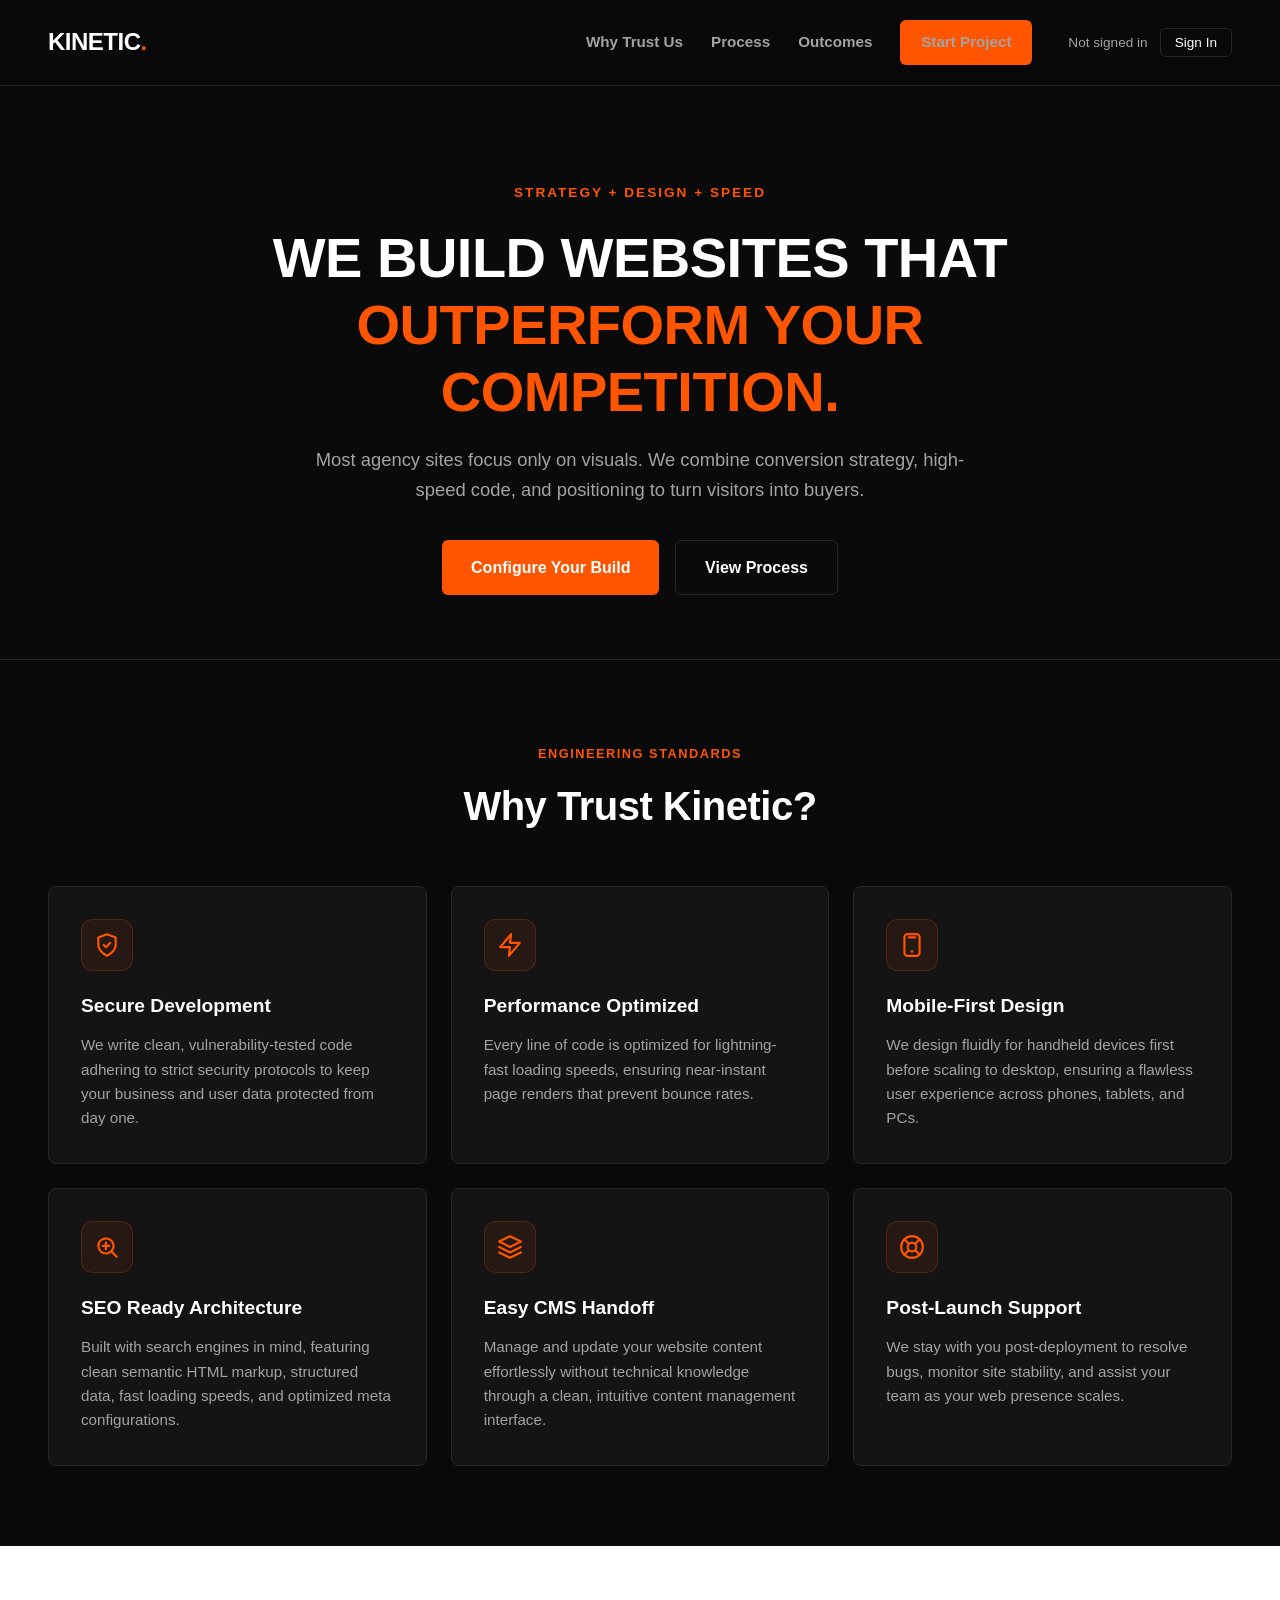
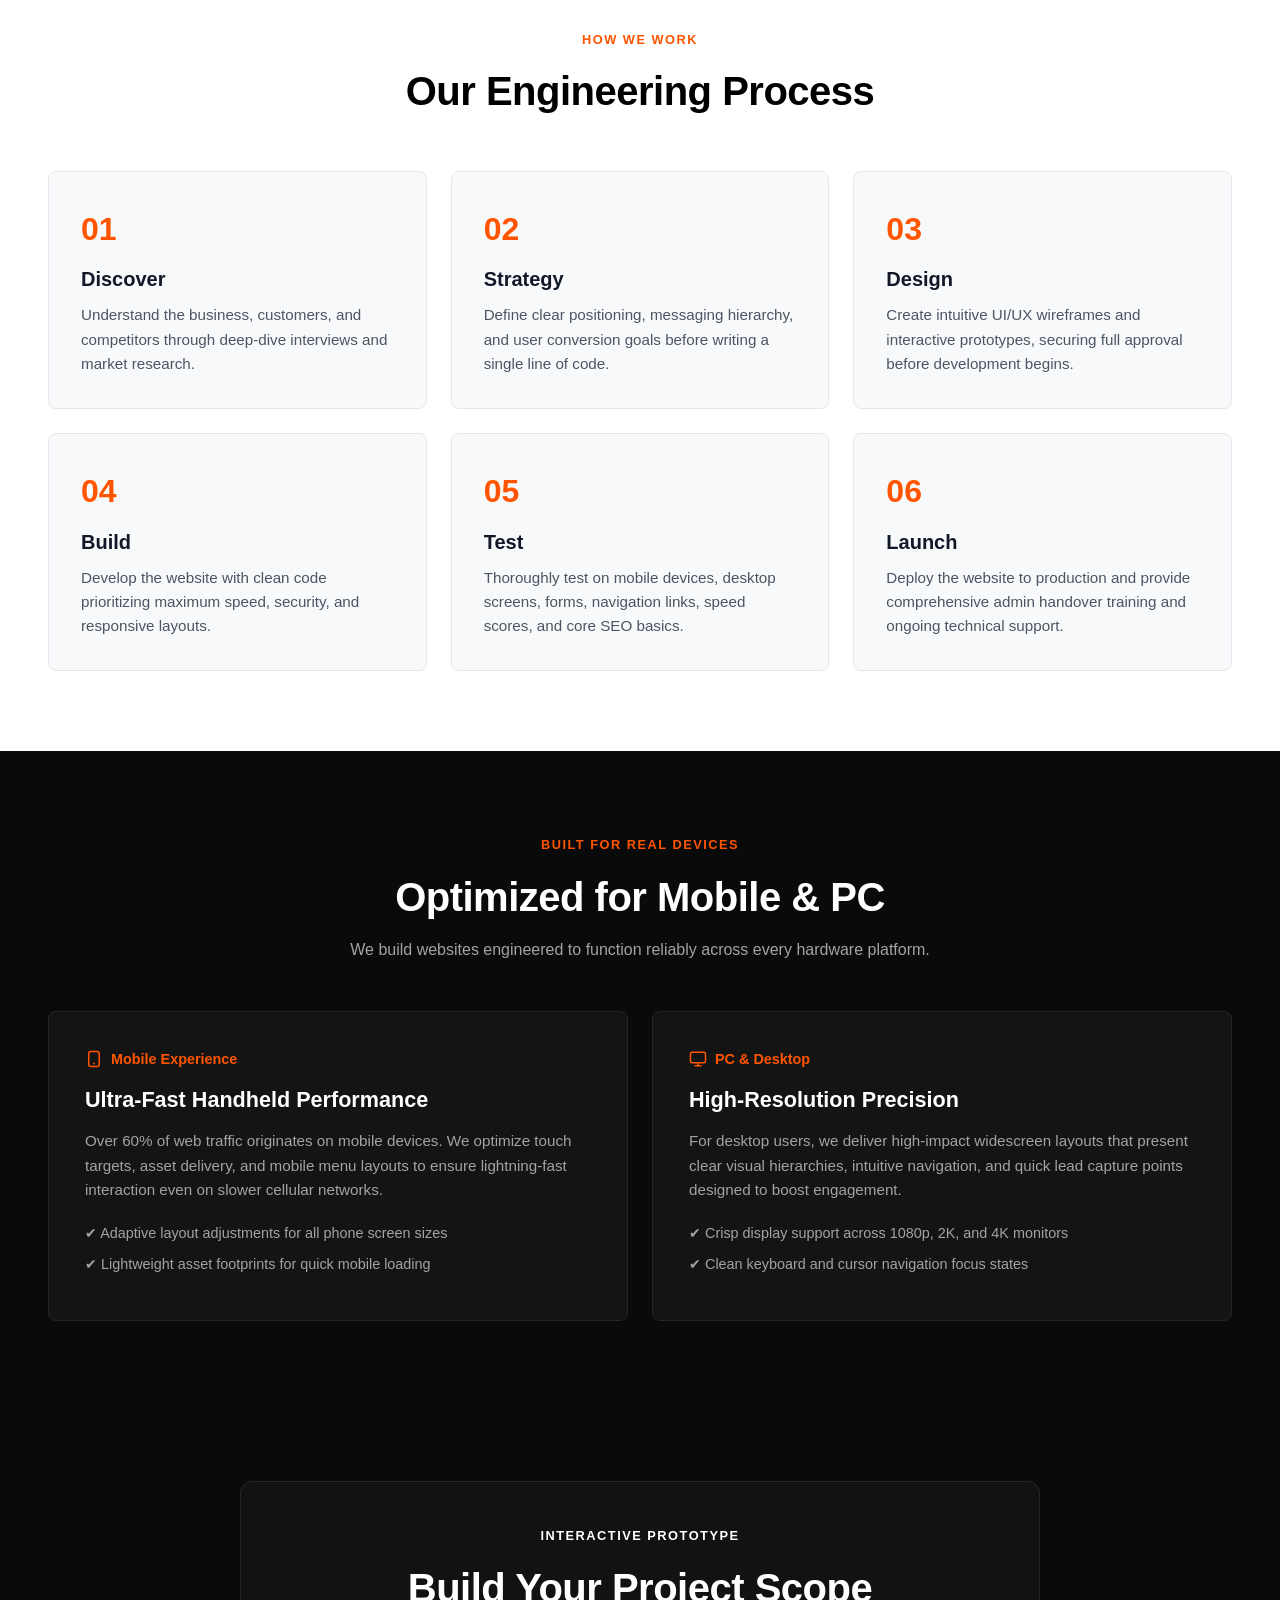
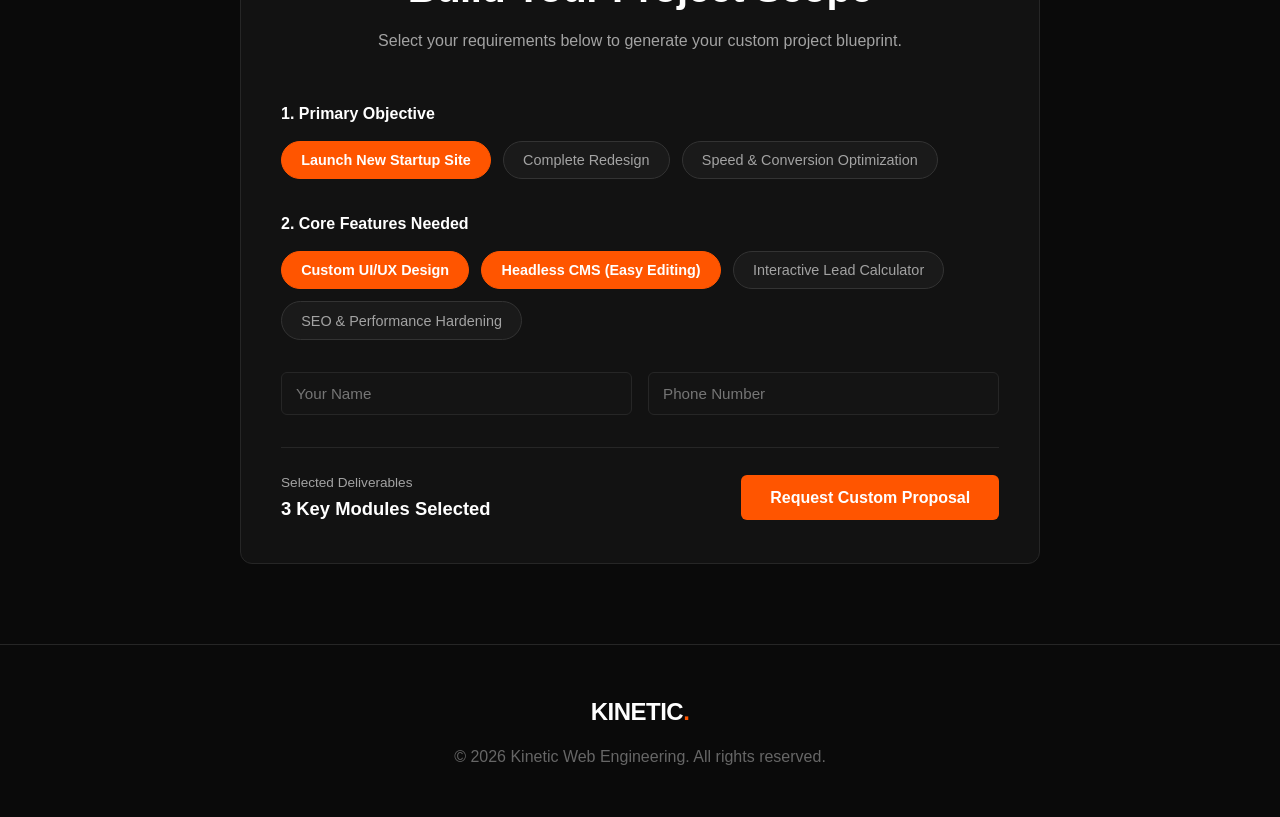
==== commit d92cc0d6: "Add files via upload" ====
--- a/frontend/index.html
+++ b/frontend/index.html
@@ -2,68 +2,22 @@
 <html lang="en">
 <head>
   <meta charset="UTF-8">
-  <meta name="viewport" content="width=device-width, initial-scale=1.0, maximum-scale=1.0, user-scalable=no">
-
+  <meta name="viewport" content="width=device-width, initial-scale=1.0">
   <title>KINETIC | Web Engineering for High-Growth Startups</title>
   <link rel="stylesheet" href="css/style.css">
   <!-- Font Awesome Icons -->
   <link rel="stylesheet" href="https://cdnjs.cloudflare.com/ajax/libs/font-awesome/6.4.0/css/all.min.css">
-  <style>
-    /* User Navigation Controls Styling */
-    .user-nav {
-      display: flex;
-      align-items: center;
-      gap: 12px;
-      margin-left: 15px;
-    }
-
-    .user-greeting {
-      color: #aaaaaa;
-      font-size: 0.85rem;
-    }
-
-    .brand-orange-text {
-      color: #ff5500;
-      font-weight: 600;
-    }
-
-    .btn-outline-sm {
-      background: transparent;
-      color: #ffffff;
-      border: 1px solid #262626;
-      padding: 6px 14px;
-      border-radius: 6px;
-      cursor: pointer;
-      font-size: 0.85rem;
-      font-weight: 500;
-      text-decoration: none;
-      transition: all 0.2s ease;
-    }
-
-    .btn-outline-sm:hover {
-      background: #181818;
-      border-color: #ff5500;
-      color: #ff5500;
-    }
-
-    .btn-admin-highlight {
-      background: rgba(255, 85, 0, 0.1);
-      border-color: #ff5500;
-      color: #ff5500;
-    }
-
-    .btn-admin-highlight:hover {
-      background: #ff5500;
-      color: #ffffff;
-    }
-  </style>
 </head>
 <body>
 
   <!-- Navigation Bar -->
   <nav class="navbar">
     <a href="#" class="logo">KINETIC<span>.</span></a>
-    <div class="nav-links">
+    <button class="nav-toggle" id="nav-toggle" aria-label="Toggle navigation">
+      <svg class="icon-menu" viewBox="0 0 24 24" fill="none" stroke="currentColor" stroke-width="2" stroke-linecap="round" stroke-linejoin="round" style="width:22px;height:22px;display:block;"><line x1="3" y1="12" x2="21" y2="12"/><line x1="3" y1="6" x2="21" y2="6"/><line x1="3" y1="18" x2="21" y2="18"/></svg>
+      <svg class="icon-close" viewBox="0 0 24 24" fill="none" stroke="currentColor" stroke-width="2" stroke-linecap="round" stroke-linejoin="round" style="width:22px;height:22px;display:none;"><line x1="18" y1="6" x2="6" y2="18"/><line x1="6" y1="6" x2="18" y2="18"/></svg>
+    </button>
+    <div class="nav-links" id="nav-links">
       <a href="#trust">Why Trust Us</a>
       <a href="#process">Process</a>
       <a href="#outcomes">Outcomes</a>
@@ -100,38 +54,75 @@
 
     <div class="trust-grid">
       <div class="trust-card">
-        <div class="trust-icon"><i class="fa-solid fa-lock"></i></div>
+        <div class="trust-icon">
+          <svg viewBox="0 0 24 24" fill="none" stroke="currentColor" stroke-width="2" stroke-linecap="round" stroke-linejoin="round">
+            <path d="M12 22s8-4 8-10V5l-8-3-8 3v7c0 6 8 10 8 10z"/>
+            <path d="M9 12l2 2 4-4"/>
+          </svg>
+        </div>
         <h3>Secure Development</h3>
         <p>We write clean, vulnerability-tested code adhering to strict security protocols to keep your business and user data protected from day one.</p>
       </div>
 
       <div class="trust-card">
-        <div class="trust-icon"><i class="fa-solid fa-bolt"></i></div>
-        <h3>⚡ Performance Optimized</h3>
+        <div class="trust-icon">
+          <svg viewBox="0 0 24 24" fill="none" stroke="currentColor" stroke-width="2" stroke-linecap="round" stroke-linejoin="round">
+            <polygon points="13 2 3 14 12 14 11 22 21 10 12 10 13 2"/>
+          </svg>
+        </div>
+        <h3>Performance Optimized</h3>
         <p>Every line of code is optimized for lightning-fast loading speeds, ensuring near-instant page renders that prevent bounce rates.</p>
       </div>
 
       <div class="trust-card">
-        <div class="trust-icon"><i class="fa-solid fa-mobile-screen-button"></i></div>
-        <h3> Mobile-First Design</h3>
+        <div class="trust-icon">
+          <svg viewBox="0 0 24 24" fill="none" stroke="currentColor" stroke-width="2" stroke-linecap="round" stroke-linejoin="round">
+            <rect x="5" y="2" width="14" height="20" rx="3"/>
+            <line x1="12" y1="18" x2="12.01" y2="18" stroke-width="2.5"/>
+            <path d="M9 5h6"/>
+          </svg>
+        </div>
+        <h3>Mobile-First Design</h3>
         <p>We design fluidly for handheld devices first before scaling to desktop, ensuring a flawless user experience across phones, tablets, and PCs.</p>
       </div>
 
       <div class="trust-card">
-        <div class="trust-icon"><i class="fa-solid fa-magnifying-glass"></i></div>
-        <h3> SEO Ready Architecture</h3>
+        <div class="trust-icon">
+          <svg viewBox="0 0 24 24" fill="none" stroke="currentColor" stroke-width="2" stroke-linecap="round" stroke-linejoin="round">
+            <circle cx="11" cy="11" r="7"/>
+            <line x1="21" y1="21" x2="16.65" y2="16.65"/>
+            <path d="M11 8v6"/>
+            <path d="M8 11h6"/>
+          </svg>
+        </div>
+        <h3>SEO Ready Architecture</h3>
         <p>Built with search engines in mind, featuring clean semantic HTML markup, structured data, fast loading speeds, and optimized meta configurations.</p>
       </div>
 
       <div class="trust-card">
-        <div class="trust-icon"><i class="fa-solid fa-puzzle-piece"></i></div>
+        <div class="trust-icon">
+          <svg viewBox="0 0 24 24" fill="none" stroke="currentColor" stroke-width="2" stroke-linecap="round" stroke-linejoin="round">
+            <polygon points="12 2 2 7 12 12 22 7 12 2"/>
+            <polyline points="2 17 12 22 22 17"/>
+            <polyline points="2 12 12 17 22 12"/>
+          </svg>
+        </div>
         <h3>Easy CMS Handoff</h3>
         <p>Manage and update your website content effortlessly without technical knowledge through a clean, intuitive content management interface.</p>
       </div>
 
       <div class="trust-card">
-        <div class="trust-icon"><i class="fa-solid fa-screwdriver-wrench"></i></div>
-        <h3> Post-Launch Support</h3>
+        <div class="trust-icon">
+          <svg viewBox="0 0 24 24" fill="none" stroke="currentColor" stroke-width="2" stroke-linecap="round" stroke-linejoin="round">
+            <circle cx="12" cy="12" r="10"/>
+            <circle cx="12" cy="12" r="4"/>
+            <line x1="4.93" y1="4.93" x2="9.17" y2="9.17"/>
+            <line x1="14.83" y1="14.83" x2="19.07" y2="19.07"/>
+            <line x1="14.83" y1="9.17" x2="19.07" y2="4.93"/>
+            <line x1="4.93" y1="19.07" x2="9.17" y2="14.83"/>
+          </svg>
+        </div>
+        <h3>Post-Launch Support</h3>
         <p>We stay with you post-deployment to resolve bugs, monitor site stability, and assist your team as your web presence scales.</p>
       </div>
     </div>
@@ -193,7 +184,13 @@
 
     <div class="outcomes-grid">
       <div class="outcomes-card">
-        <div class="device-tag"><i class="fa-solid fa-mobile-screen"></i> Mobile Experience</div>
+        <div class="device-tag">
+          <svg viewBox="0 0 24 24" fill="none" stroke="currentColor" stroke-width="2" stroke-linecap="round" stroke-linejoin="round">
+            <rect x="5" y="2" width="14" height="20" rx="3"/>
+            <line x1="12" y1="18" x2="12.01" y2="18" stroke-width="2.5"/>
+          </svg>
+          Mobile Experience
+        </div>
         <h3>Ultra-Fast Handheld Performance</h3>
         <p>Over 60% of web traffic originates on mobile devices. We optimize touch targets, asset delivery, and mobile menu layouts to ensure lightning-fast interaction even on slower cellular networks.</p>
         <ul class="check-list">
@@ -203,7 +200,14 @@
       </div>
 
       <div class="outcomes-card">
-        <div class="device-tag"><i class="fa-solid fa-desktop"></i> PC & Desktop</div>
+        <div class="device-tag">
+          <svg viewBox="0 0 24 24" fill="none" stroke="currentColor" stroke-width="2" stroke-linecap="round" stroke-linejoin="round">
+            <rect x="2" y="3" width="20" height="14" rx="2"/>
+            <line x1="8" y1="21" x2="16" y2="21"/>
+            <line x1="12" y1="17" x2="12" y2="21"/>
+          </svg>
+          PC & Desktop
+        </div>
         <h3>High-Resolution Precision</h3>
         <p>For desktop users, we deliver high-impact widescreen layouts that present clear visual hierarchies, intuitive navigation, and quick lead capture points designed to boost engagement.</p>
         <ul class="check-list">
@@ -242,9 +246,9 @@
         </div>
       </div>
       
-      <div class="contact-inputs" style="margin-top: 1.5rem; display: flex; gap: 1rem; flex-wrap: wrap;">
-        <input type="text" id="client-name" placeholder="Your Name" style="flex: 1; padding: 10px; background: #141414; border: 1px solid #262626; color: #fff; border-radius: 6px;" required>
-        <input type="tel" id="client-phone" placeholder="Phone Number" style="flex: 1; padding: 10px; background: #141414; border: 1px solid #262626; color: #fff; border-radius: 6px;" required>
+      <div class="contact-inputs">
+        <input type="text" id="client-name" placeholder="Your Name" required>
+        <input type="tel" id="client-phone" placeholder="Phone Number" required>
       </div>
       <div class="summary-footer">
         <div>
@@ -268,7 +272,40 @@
   <script src="js/script.js"></script>
 
   <script>
-    document.addEventListener('DOMContentLoaded', checkAuthState);
+    document.addEventListener('DOMContentLoaded', () => {
+      checkAuthState();
+      setupMobileNav();
+    });
+
+    function setupMobileNav() {
+      const toggle = document.getElementById('nav-toggle');
+      const links = document.getElementById('nav-links');
+      if (!toggle || !links) return;
+
+      const menuIcon = toggle.querySelector('.icon-menu');
+      const closeIcon = toggle.querySelector('.icon-close');
+
+      toggle.addEventListener('click', () => {
+        const isOpen = links.classList.toggle('active');
+        if (menuIcon && closeIcon) {
+          menuIcon.style.display = isOpen ? 'none' : 'block';
+          closeIcon.style.display = isOpen ? 'block' : 'none';
+        }
+      });
+
+      // Close menu when clicking on navigation links
+      links.querySelectorAll('a').forEach(link => {
+        link.addEventListener('click', () => {
+          if (window.innerWidth <= 880) {
+            links.classList.remove('active');
+            if (menuIcon && closeIcon) {
+              menuIcon.style.display = 'block';
+              closeIcon.style.display = 'none';
+            }
+          }
+        });
+      });
+    }
 
     function checkAuthState() {
       const token = localStorage.getItem('kinetic_token');
@@ -310,4 +347,4 @@
     }
   </script>
 </body>
-</html>
+</html>
--- a/frontend/css/style.css
+++ b/frontend/css/style.css
@@ -1,6 +1,3 @@
-/* ==========================================
-   1. VARIABLES & BASE SETUP
-   ========================================== */
 :root {
   --bg-black: #0a0a0a;
   --card-dark: #141414;
@@ -18,56 +15,90 @@
   margin: 0;
   padding: 0;
   box-sizing: border-box;
-  font-family: -apple-system, BlinkMacSystemFont, "Segoe UI", Roboto, Oxygen, Ubuntu, Cantarell, sans-serif;
-}
-
-html, body {
+}
+
+body, button, input, select, textarea {
+  font-family: 'Inter', -apple-system, BlinkMacSystemFont, "Segoe UI", Roboto, Oxygen, Ubuntu, Cantarell, sans-serif;
+}
+
+html {
+  scroll-behavior: smooth;
+  overflow-x: hidden;
+}
+
+body {
   background-color: var(--bg-black);
   color: var(--text-white);
   line-height: 1.6;
   min-height: 100vh;
+  display: flex;
+  flex-direction: column;
+  overflow-x: hidden;
   width: 100%;
-  max-width: 100vw;
-  overflow-x: hidden;
-  display: flex;
-  flex-direction: column;
-}
-
-img, table {
+  position: relative;
+  -webkit-text-size-adjust: 100%;
+}
+
+img, svg, video {
   max-width: 100%;
+  height: auto;
+  display: block;
 }
 
 /* ==========================================
-   2. NAVBAR
+   NAVIGATION BAR
    ========================================== */
 .navbar {
   display: flex;
   justify-content: space-between;
   align-items: center;
-  padding: 1.25rem 2rem;
+  padding: 1.25rem 3rem;
   background: rgba(10, 10, 10, 0.95);
   border-bottom: 1px solid var(--card-border);
   position: sticky;
   top: 0;
-  z-index: 100;
-  backdrop-filter: blur(8px);
+  z-index: 1000;
+  backdrop-filter: blur(10px);
+  -webkit-backdrop-filter: blur(10px);
 }
 
 .logo {
   font-size: 1.5rem;
-  font-weight: 800;
+  font-weight: 900;
   color: var(--text-white);
   text-decoration: none;
   letter-spacing: -0.5px;
+  display: inline-flex;
+  align-items: center;
 }
 
 .logo span {
   color: var(--brand-orange);
 }
 
+/* Mobile Toggle Hamburger Button */
+.nav-toggle {
+  display: none;
+  background: transparent;
+  border: 1px solid var(--card-border);
+  color: var(--text-white);
+  font-size: 1.25rem;
+  padding: 0.5rem 0.75rem;
+  border-radius: 6px;
+  cursor: pointer;
+  transition: all 0.2s ease;
+  line-height: 1;
+}
+
+.nav-toggle:hover,
+.nav-toggle:focus {
+  border-color: var(--brand-orange);
+  color: var(--brand-orange);
+}
+
 .nav-links {
   display: flex;
-  gap: 1.5rem;
+  gap: 1.75rem;
   align-items: center;
 }
 
@@ -77,6 +108,7 @@
   font-weight: 600;
   font-size: 0.95rem;
   transition: color 0.2s ease;
+  white-space: nowrap;
 }
 
 .nav-links a:hover {
@@ -87,33 +119,37 @@
   display: flex;
   align-items: center;
   gap: 12px;
+  margin-left: 0.5rem;
 }
 
 .user-greeting {
-  color: var(--text-white);
-  font-weight: 500;
-  font-size: 0.95rem;
-}
-
-.brand-orange-text, .orange-text, .highlight {
-  color: var(--brand-orange);
+  color: var(--text-gray);
+  font-size: 0.85rem;
+  white-space: nowrap;
+}
+
+.brand-orange-text {
+  color: var(--brand-orange);
+  font-weight: 600;
 }
 
 /* ==========================================
-   3. BUTTONS
+   BUTTONS
    ========================================== */
 .btn-orange {
   background-color: var(--brand-orange);
   color: var(--text-white);
-  padding: 0.6rem 1.4rem;
+  padding: 0.65rem 1.3rem;
   border-radius: 6px;
   text-decoration: none;
   font-weight: 700;
   border: none;
   cursor: pointer;
-  display: inline-block;
-  text-align: center;
-  transition: background 0.2s ease, transform 0.1s ease;
+  display: inline-flex;
+  align-items: center;
+  justify-content: center;
+  transition: background-color 0.2s ease, transform 0.1s ease, box-shadow 0.2s ease;
+  white-space: nowrap;
 }
 
 .btn-orange:hover {
@@ -128,14 +164,16 @@
   background: transparent;
   color: var(--text-white);
   border: 1px solid var(--card-border);
-  padding: 0.6rem 1.4rem;
+  padding: 0.65rem 1.3rem;
   border-radius: 6px;
   font-weight: 600;
   text-decoration: none;
   cursor: pointer;
-  display: inline-block;
-  text-align: center;
+  display: inline-flex;
+  align-items: center;
+  justify-content: center;
   transition: all 0.2s ease;
+  white-space: nowrap;
 }
 
 .btn-outline:hover {
@@ -144,19 +182,54 @@
   color: var(--brand-orange);
 }
 
+.btn-outline-sm {
+  background: transparent;
+  color: var(--text-white);
+  border: 1px solid var(--card-border);
+  padding: 6px 14px;
+  border-radius: 6px;
+  cursor: pointer;
+  font-size: 0.85rem;
+  font-weight: 500;
+  text-decoration: none;
+  display: inline-flex;
+  align-items: center;
+  justify-content: center;
+  transition: all 0.2s ease;
+  white-space: nowrap;
+}
+
+.btn-outline-sm:hover {
+  background: #181818;
+  border-color: var(--brand-orange);
+  color: var(--brand-orange);
+}
+
+.btn-admin-highlight {
+  background: rgba(255, 85, 0, 0.1);
+  border-color: var(--brand-orange);
+  color: var(--brand-orange);
+}
+
+.btn-admin-highlight:hover {
+  background: var(--brand-orange);
+  color: var(--text-white);
+}
+
 .btn-lg {
-  padding: 0.8rem 1.8rem;
+  padding: 0.85rem 1.8rem;
   font-size: 1rem;
 }
 
 /* ==========================================
-   4. HERO & SECTIONS
+   HERO SECTION
    ========================================== */
 .hero {
   text-align: center;
   padding: 6rem 1.5rem 4rem;
-  max-width: 900px;
+  max-width: 960px;
   margin: 0 auto;
+  width: 100%;
 }
 
 .tag {
@@ -164,42 +237,94 @@
   font-size: 0.85rem;
   font-weight: 700;
   letter-spacing: 2px;
-  margin-bottom: 1rem;
+  margin-bottom: 1.25rem;
+  text-transform: uppercase;
 }
 
 .hero h1 {
-  font-size: 3rem;
-  font-weight: 800;
+  font-size: clamp(2rem, 5.5vw, 3.5rem);
+  font-weight: 900;
   line-height: 1.2;
   margin-bottom: 1.25rem;
   letter-spacing: -0.5px;
+  word-break: break-word;
+}
+
+.hero h1 span.highlight {
+  color: var(--brand-orange);
 }
 
 .hero p {
   color: var(--text-gray);
-  font-size: 1.1rem;
-  max-width: 600px;
-  margin: 0 auto 2rem;
+  font-size: clamp(1rem, 2.5vw, 1.15rem);
+  max-width: 650px;
+  margin: 0 auto 2.25rem;
+  line-height: 1.6;
 }
 
 .hero-btns {
   display: flex;
   gap: 1rem;
   justify-content: center;
-  align-items: center;
-}
-
+  flex-wrap: wrap;
+}
+
+/* ==========================================
+   SECTIONS & GRIDS
+   ========================================== */
 .section {
-  padding: 5rem 2rem;
-}
-
-.dark-section { background: var(--bg-black); }
-.white-section { background: #ffffff; color: #000000; }
-.border-top { border-top: 1px solid var(--card-border); }
-
-.section-title { text-align: center; margin-bottom: 3rem; }
-.sub-tag { font-size: 0.8rem; font-weight: 700; letter-spacing: 1.5px; }
-.text-black { color: #000000; }
+  padding: 5rem 3rem;
+  width: 100%;
+}
+
+.dark-section {
+  background: var(--bg-black);
+}
+
+.white-section {
+  background: #ffffff;
+  color: #000000;
+}
+
+.border-top {
+  border-top: 1px solid var(--card-border);
+}
+
+.section-title {
+  text-align: center;
+  margin-bottom: 3rem;
+}
+
+.section-title h2 {
+  font-size: clamp(1.75rem, 4vw, 2.5rem);
+  font-weight: 800;
+  margin-top: 0.5rem;
+  letter-spacing: -0.5px;
+}
+
+.sub-tag {
+  font-size: 0.8rem;
+  font-weight: 700;
+  letter-spacing: 1.5px;
+  text-transform: uppercase;
+}
+
+.orange-text {
+  color: var(--brand-orange);
+}
+
+.text-black {
+  color: #000000;
+}
+
+.section-desc {
+  color: var(--text-gray);
+  margin-top: 0.5rem;
+  font-size: 1rem;
+  max-width: 600px;
+  margin-left: auto;
+  margin-right: auto;
+}
 
 .trust-grid, .process-grid, .outcomes-grid {
   display: grid;
@@ -207,59 +332,230 @@
   gap: 1.5rem;
   max-width: 1200px;
   margin: 0 auto;
-}
-
-.trust-card, .outcomes-card {
+  width: 100%;
+}
+
+.trust-card {
   background: var(--card-dark);
   padding: 2rem;
   border-radius: 8px;
   border: 1px solid var(--card-border);
-}
-
-.trust-icon { font-size: 1.5rem; color: var(--brand-orange); margin-bottom: 1rem; }
+  transition: transform 0.2s ease, border-color 0.2s ease;
+}
+
+.trust-card:hover {
+  border-color: #383838;
+  transform: translateY(-2px);
+}
+
+.trust-icon {
+  width: 52px;
+  height: 52px;
+  background: rgba(255, 85, 0, 0.08);
+  border: 1px solid rgba(255, 85, 0, 0.22);
+  border-radius: 12px;
+  display: inline-flex;
+  align-items: center;
+  justify-content: center;
+  margin-bottom: 1.25rem;
+  color: var(--brand-orange);
+  transition: all 0.3s ease;
+}
+
+.trust-card:hover .trust-icon {
+  background: rgba(255, 85, 0, 0.16);
+  border-color: var(--brand-orange);
+  transform: translateY(-2px) scale(1.05);
+  box-shadow: 0 0 20px rgba(255, 85, 0, 0.25);
+}
+
+.trust-icon svg {
+  width: 26px;
+  height: 26px;
+  stroke: var(--brand-orange);
+  stroke-width: 2;
+  fill: none;
+  stroke-linecap: round;
+  stroke-linejoin: round;
+  display: block;
+}
+
+.trust-card h3 {
+  font-size: 1.2rem;
+  margin-bottom: 0.75rem;
+  font-weight: 700;
+}
+
+.trust-card p {
+  color: var(--text-gray);
+  font-size: 0.95rem;
+  line-height: 1.6;
+}
 
 .process-card {
   background: #f8f9fa;
   padding: 2rem;
   border-radius: 8px;
-  border: 1px solid #eee;
-}
-
-.step-num { font-size: 2rem; font-weight: 800; color: var(--brand-orange); }
-.device-tag { color: var(--brand-orange); font-weight: 600; margin-bottom: 0.5rem; }
-.check-list { list-style: none; margin-top: 1rem; }
-.check-list li { color: var(--text-gray); margin-bottom: 0.5rem; }
+  border: 1px solid #e5e7eb;
+  transition: transform 0.2s ease;
+}
+
+.process-card:hover {
+  transform: translateY(-2px);
+}
+
+.step-num {
+  font-size: 2rem;
+  font-weight: 800;
+  color: var(--brand-orange);
+  display: block;
+  margin-bottom: 0.5rem;
+}
+
+.process-card h3 {
+  font-size: 1.25rem;
+  margin-bottom: 0.5rem;
+  color: #111827;
+  font-weight: 700;
+}
+
+.process-card p {
+  color: #4b5563;
+  font-size: 0.95rem;
+  line-height: 1.6;
+}
+
+.outcomes-card {
+  background: var(--card-dark);
+  padding: 2.25rem;
+  border-radius: 8px;
+  border: 1px solid var(--card-border);
+}
+
+.device-tag {
+  color: var(--brand-orange);
+  font-weight: 700;
+  margin-bottom: 0.75rem;
+  font-size: 0.9rem;
+  display: flex;
+  align-items: center;
+  gap: 8px;
+}
+
+.device-tag svg {
+  width: 18px;
+  height: 18px;
+  stroke: var(--brand-orange);
+  stroke-width: 2;
+  fill: none;
+  display: inline-block;
+  vertical-align: middle;
+}
+
+.outcomes-card h3 {
+  font-size: 1.35rem;
+  margin-bottom: 0.75rem;
+  font-weight: 700;
+}
+
+.outcomes-card p {
+  color: var(--text-gray);
+  font-size: 0.95rem;
+  line-height: 1.6;
+}
+
+.check-list {
+  list-style: none;
+  margin-top: 1.25rem;
+}
+
+.check-list li {
+  color: var(--text-gray);
+  margin-bottom: 0.5rem;
+  font-size: 0.9rem;
+  display: flex;
+  align-items: flex-start;
+  gap: 8px;
+}
 
 /* ==========================================
-   5. CONFIGURATOR & AUTH CARDS
+   CONFIGURATOR SECTION
    ========================================== */
 .config-box {
   max-width: 800px;
   margin: 0 auto;
-  background: var(--card-dark);
+  background: #121212;
   border: 1px solid var(--card-border);
-  padding: 3rem;
+  padding: 2.5rem;
   border-radius: 12px;
-}
-
-.step-group { margin-bottom: 2rem; }
-.step-group label { display: block; font-weight: 600; margin-bottom: 1rem; color: var(--text-white); }
-
-.pill-grid { display: flex; flex-wrap: wrap; gap: 0.8rem; }
+  width: 100%;
+}
+
+.step-group {
+  margin-bottom: 2rem;
+}
+
+.step-group label {
+  display: block;
+  font-weight: 600;
+  margin-bottom: 0.85rem;
+  color: var(--text-white);
+  font-size: 1rem;
+}
+
+.pill-grid {
+  display: flex;
+  flex-wrap: wrap;
+  gap: 0.75rem;
+}
+
 .pill {
-  background: #1f1f1f;
-  color: var(--text-gray);
-  border: 1px solid #333;
-  padding: 0.6rem 1.2rem;
+  background: #1a1a1a;
+  color: var(--text-gray);
+  border: 1px solid #333333;
+  padding: 0.65rem 1.2rem;
   border-radius: 50px;
   cursor: pointer;
   font-size: 0.9rem;
-  transition: all 0.2s;
+  font-weight: 500;
+  transition: all 0.2s ease;
+  text-align: center;
+}
+
+.pill:hover {
+  border-color: var(--brand-orange);
+  color: var(--text-white);
 }
 
 .pill.active {
   background: var(--brand-orange);
   color: var(--text-white);
+  border-color: var(--brand-orange);
+  font-weight: 600;
+}
+
+.contact-inputs {
+  margin-top: 1.5rem;
+  display: flex;
+  gap: 1rem;
+  flex-wrap: wrap;
+  width: 100%;
+}
+
+.contact-inputs input {
+  flex: 1 1 240px;
+  min-width: 0;
+  padding: 12px 14px;
+  background: #141414;
+  border: 1px solid var(--card-border);
+  color: var(--text-white);
+  border-radius: 6px;
+  font-size: 0.95rem;
+  transition: border-color 0.2s ease;
+}
+
+.contact-inputs input:focus {
+  outline: none;
   border-color: var(--brand-orange);
 }
 
@@ -270,26 +566,52 @@
   border-top: 1px solid var(--card-border);
   padding-top: 1.5rem;
   margin-top: 2rem;
-}
-
-.summary-label { font-size: 0.85rem; color: var(--text-gray); }
-.summary-value { font-size: 1.1rem; font-weight: 700; color: var(--text-white); }
-
+  gap: 1rem;
+  flex-wrap: wrap;
+}
+
+.summary-label {
+  font-size: 0.85rem;
+  color: var(--text-gray);
+  display: block;
+}
+
+.summary-value {
+  font-size: 1.15rem;
+  font-weight: 700;
+  color: var(--text-white);
+}
+
+/* ==========================================
+   AUTH PAGES (Sign In / Sign Up)
+   ========================================== */
 .auth-container {
-  max-width: 420px;
-  width: 90%;
-  margin: 4rem auto;
+  max-width: 440px;
+  width: calc(100% - 2rem);
+  margin: 3.5rem auto;
   background: var(--card-dark);
   border: 1px solid var(--card-border);
-  padding: 2.5rem;
+  padding: 2.25rem;
   border-radius: 12px;
   box-shadow: 0 20px 40px rgba(0, 0, 0, 0.4);
 }
 
-.auth-container h2 { font-size: 1.75rem; font-weight: 800; margin-bottom: 0.5rem; }
-.auth-container p { color: var(--text-gray); margin-bottom: 1.5rem; font-size: 0.9rem; }
-
-.form-group { margin-bottom: 1.25rem; }
+.auth-container h2 {
+  font-size: 1.75rem;
+  font-weight: 800;
+  margin-bottom: 0.5rem;
+}
+
+.auth-container p {
+  color: var(--text-gray);
+  margin-bottom: 1.5rem;
+  font-size: 0.95rem;
+}
+
+.form-group {
+  margin-bottom: 1.25rem;
+}
+
 .form-group label {
   display: block;
   font-weight: 600;
@@ -302,7 +624,7 @@
 
 .form-group input {
   width: 100%;
-  padding: 0.8rem 1rem;
+  padding: 0.85rem 1rem;
   background: #0a0a0a;
   border: 1px solid var(--card-border);
   border-radius: 6px;
@@ -311,7 +633,10 @@
   transition: border-color 0.2s ease;
 }
 
-.form-group input:focus { outline: none; border-color: var(--brand-orange); }
+.form-group input:focus {
+  outline: none;
+  border-color: var(--brand-orange);
+}
 
 .error-msg {
   background: rgba(239, 68, 68, 0.1);
@@ -324,27 +649,69 @@
   display: none;
 }
 
-.auth-footer { margin-top: 1.5rem; text-align: center; font-size: 0.9rem; color: var(--text-gray); }
-.auth-footer a { color: var(--brand-orange); text-decoration: none; font-weight: 600; }
-.auth-footer a:hover { text-decoration: underline; }
+.auth-footer {
+  margin-top: 1.5rem;
+  text-align: center;
+  font-size: 0.9rem;
+  color: var(--text-gray);
+}
+
+.auth-footer a {
+  color: var(--brand-orange);
+  text-decoration: none;
+  font-weight: 600;
+}
+
+.auth-footer a:hover {
+  text-decoration: underline;
+}
 
 /* ==========================================
-   6. ADMIN DASHBOARD TABLE
+   ADMIN DASHBOARD (Shared Classes)
    ========================================== */
-.dashboard-container { max-width: 1000px; width: 90%; margin: 3rem auto; flex: 1; }
-.dashboard-header { margin-bottom: 2rem; }
-.dashboard-header h2 { font-size: 2rem; font-weight: 800; }
-.dashboard-header p { color: var(--text-gray); font-size: 0.95rem; }
-
-.table-wrapper {
+.dashboard-container {
+  max-width: 1200px;
+  width: calc(100% - 2rem);
+  margin: 2.5rem auto;
+  flex: 1;
+}
+
+.dashboard-header {
+  margin-bottom: 2rem;
+}
+
+.dashboard-header h2 {
+  font-size: clamp(1.5rem, 3.5vw, 2rem);
+  font-weight: 800;
+}
+
+.dashboard-header p {
+  color: var(--text-gray);
+  font-size: 0.95rem;
+}
+
+.table-wrapper, .table-responsive {
   background: var(--card-dark);
   border: 1px solid var(--card-border);
   border-radius: 8px;
   overflow-x: auto;
-}
-
-.dash-table { width: 100%; border-collapse: collapse; min-width: 600px; }
-.dash-table th, .dash-table td { padding: 1rem 1.25rem; text-align: left; }
+  -webkit-overflow-scrolling: touch;
+  width: 100%;
+  margin-bottom: 2.5rem;
+}
+
+.dash-table {
+  width: 100%;
+  min-width: 600px;
+  border-collapse: collapse;
+}
+
+.dash-table th,
+.dash-table td {
+  padding: 1rem 1.25rem;
+  text-align: left;
+}
+
 .dash-table th {
   background: #181818;
   color: var(--brand-orange);
@@ -354,69 +721,239 @@
   border-bottom: 1px solid var(--card-border);
 }
 
-.dash-table td { border-bottom: 1px solid var(--card-border); font-size: 0.95rem; color: var(--text-gray); }
-.dash-table tr:last-child td { border-bottom: none; }
-.dash-table tr:hover td { background: rgba(255, 255, 255, 0.02); color: var(--text-white); }
-
-footer { text-align: center; padding: 3rem 1.5rem; border-top: 1px solid var(--card-border); color: #666; background: var(--bg-black); }
+.dash-table td {
+  border-bottom: 1px solid var(--card-border);
+  font-size: 0.95rem;
+  color: var(--text-gray);
+}
+
+.dash-table tr:last-child td {
+  border-bottom: none;
+}
+
+.dash-table tr:hover td {
+  background: rgba(255, 255, 255, 0.02);
+  color: var(--text-white);
+}
+
+.badge-admin {
+  color: var(--brand-orange);
+  background: rgba(255, 85, 0, 0.1);
+  padding: 0.25rem 0.5rem;
+  border-radius: 4px;
+  font-weight: 700;
+  font-size: 0.8rem;
+}
+
+.badge-user {
+  color: var(--text-gray);
+  background: rgba(255, 255, 255, 0.05);
+  padding: 0.25rem 0.5rem;
+  border-radius: 4px;
+  font-size: 0.8rem;
+}
 
 /* ==========================================
-   7. STRICT MOBILE RESPONSIVE MEDIA QUERY
+   FOOTER
    ========================================== */
-@media (max-width: 768px) {
+footer {
+  text-align: center;
+  padding: 3rem 1.5rem;
+  border-top: 1px solid var(--card-border);
+  color: #666666;
+  background: var(--bg-black);
+  margin-top: auto;
+  width: 100%;
+}
+
+.footer-container {
+  max-width: 1200px;
+  margin: 0 auto;
+  display: flex;
+  flex-direction: column;
+  align-items: center;
+  gap: 0.75rem;
+}
+
+/* ==========================================
+   RESPONSIVE MEDIA QUERIES
+   ========================================== */
+
+/* Tablet & Mobile Nav Breakpoint (<= 880px) */
+@media (max-width: 880px) {
   .navbar {
-    flex-direction: column !important;
-    padding: 1rem !important;
-    gap: 1rem !important;
+    padding: 1rem 1.5rem;
+    position: sticky;
+    top: 0;
+  }
+
+  .nav-toggle {
+    display: inline-block;
   }
 
   .nav-links {
-    flex-direction: column !important;
-    gap: 0.8rem !important;
-    width: 100% !important;
+    display: none;
+    position: absolute;
+    top: 100%;
+    left: 0;
+    right: 0;
+    background: #111111;
+    border-bottom: 1px solid var(--card-border);
+    flex-direction: column;
+    align-items: stretch;
+    padding: 1.5rem;
+    gap: 1.25rem;
+    box-shadow: 0 15px 30px rgba(0, 0, 0, 0.8);
+    z-index: 1000;
+  }
+
+  .nav-links.active {
+    display: flex;
+  }
+
+  .nav-links a {
+    font-size: 1.05rem;
+    padding: 0.5rem 0;
+    border-bottom: 1px solid #1f1f1f;
+  }
+
+  .nav-links .btn-orange {
+    text-align: center;
+    padding: 0.8rem;
+    border-radius: 6px;
+    margin-top: 0.25rem;
+  }
+
+  .user-nav {
+    margin-left: 0;
+    margin-top: 0.5rem;
+    padding-top: 1rem;
+    border-top: 1px solid #262626;
+    flex-direction: column;
+    align-items: stretch;
+    gap: 0.75rem;
+  }
+
+  .user-nav .btn-outline-sm {
+    text-align: center;
+    padding: 0.75rem;
+    font-size: 0.95rem;
+  }
+
+  .user-greeting {
+    text-align: center;
+    font-size: 0.9rem;
+  }
+
+  .section {
+    padding: 3.5rem 1.5rem;
+  }
+}
+
+/* Mobile Screens (<= 640px) */
+@media (max-width: 640px) {
+  .navbar {
+    padding: 0.85rem 1.25rem;
   }
 
   .hero {
-    padding: 3rem 1rem 2rem !important;
-  }
-
+    padding: 4rem 1.25rem 3rem;
+  }
+
+  .hero p {
+    font-size: 1rem;
+    margin-bottom: 1.75rem;
+  }
+
+  .hero-btns {
+    flex-direction: column;
+    width: 100%;
+    max-width: 320px;
+    margin: 0 auto;
+    gap: 0.75rem;
+  }
+
+  .hero-btns a {
+    width: 100%;
+    text-align: center;
+  }
+
+  .section {
+    padding: 3rem 1.25rem;
+  }
+
+  .section-title {
+    margin-bottom: 2rem;
+  }
+
+  .trust-grid, .process-grid, .outcomes-grid {
+    grid-template-columns: 1fr;
+    gap: 1.25rem;
+  }
+
+  .trust-card, .process-card, .outcomes-card {
+    padding: 1.5rem 1.25rem;
+  }
+
+  .config-box {
+    padding: 1.5rem 1rem;
+    border-radius: 8px;
+  }
+
+  .pill-grid {
+    gap: 0.5rem;
+  }
+
+  .pill {
+    width: 100%;
+    padding: 0.7rem 1rem;
+    font-size: 0.85rem;
+  }
+
+  .contact-inputs {
+    flex-direction: column;
+    gap: 0.75rem;
+  }
+
+  .contact-inputs input {
+    width: 100%;
+    flex: none;
+  }
+
+  .summary-footer {
+    flex-direction: column;
+    align-items: stretch;
+    text-align: center;
+    gap: 1.25rem;
+  }
+
+  .summary-footer .btn-orange {
+    width: 100%;
+    padding: 0.85rem;
+  }
+
+  .auth-container {
+    padding: 1.75rem 1.25rem;
+    margin: 2rem auto;
+    width: calc(100% - 1.5rem);
+  }
+}
+
+/* Very Small Mobile Screens (<= 380px) */
+@media (max-width: 380px) {
   .hero h1 {
-    font-size: 2rem !important;
-  }
-
-  .hero-btns {
-    flex-direction: column !important;
-    width: 100% !important;
-  }
-
-  .hero-btns a, .hero-btns button {
-    width: 100% !important;
+    font-size: 1.75rem;
+  }
+
+  .logo {
+    font-size: 1.3rem;
   }
 
   .section {
-    padding: 3rem 1rem !important;
+    padding: 2.5rem 0.85rem;
   }
 
   .config-box {
-    padding: 1.5rem !important;
-  }
-
-  .pill-grid {
-    flex-direction: column !important;
-  }
-
-  .pill {
-    width: 100% !important;
-    text-align: center !important;
-  }
-
-  .summary-footer {
-    flex-direction: column !important;
-    gap: 1rem !important;
-    text-align: center !important;
-  }
-
-  .summary-footer button {
-    width: 100% !important;
-  }
-}
+    padding: 1.25rem 0.75rem;
+  }
+}
